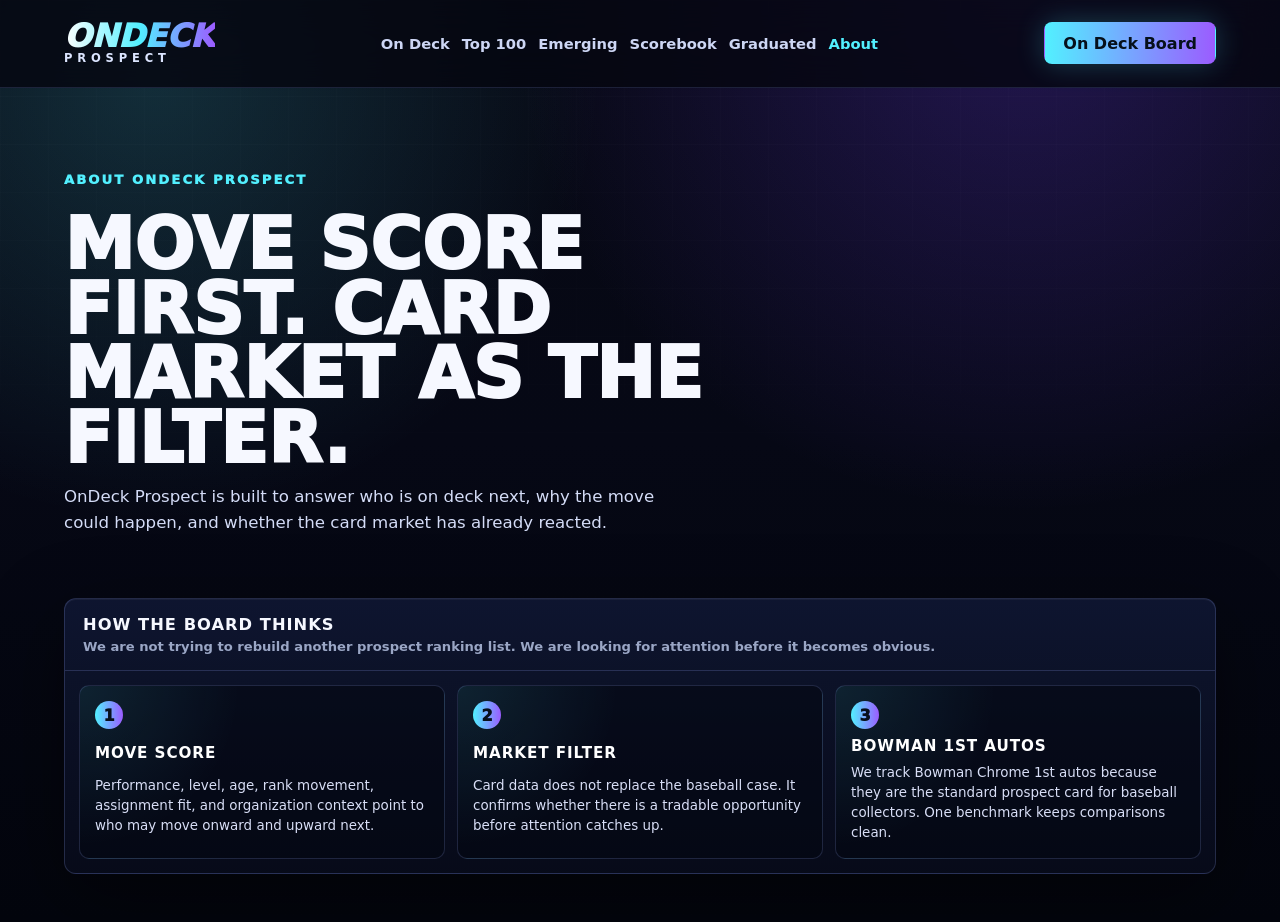
==== about.html @ e296f63b "Split homepage into focused On Deck pages" ====
<!doctype html>
<html lang="en">
  <head>
    <meta charset="UTF-8" />
    <meta name="viewport" content="width=device-width, initial-scale=1.0" />
    <title>OnDeck Prospect | About</title>
    <link rel="icon" type="image/svg+xml" href="./assets/favicon.svg?v=20260626-31" />
    <link rel="stylesheet" href="./styles.css?v=20260707-1" />
  </head>
  <body>
    <header class="app-header">
      <a class="brand-mark" href="./index.html" aria-label="OnDeck Prospect home">
        <strong>OnDeck</strong>
        <span>Prospect</span>
      </a>
      <nav class="main-nav" aria-label="Primary navigation">
        <a href="./index.html">On Deck</a>
        <a href="./top100.html">Top 100</a>
        <a href="./emerging.html">Emerging</a>
        <a href="./scorebook.html">Scorebook</a>
        <a href="./graduated.html">Graduated</a>
        <a href="./about.html" class="active" aria-current="page">About</a>
      </nav>
      <div class="header-actions">
        <a class="button primary" href="./index.html#on-deck">On Deck Board</a>
      </div>
    </header>

    <main class="app-shell page-shell">
      <section class="page-hero" aria-label="About OnDeck Prospect">
        <p class="eyebrow">About OnDeck Prospect</p>
        <h1>Move score first. Card market as the filter.</h1>
        <p>OnDeck Prospect is built to answer who is on deck next, why the move could happen, and whether the card market has already reacted.</p>
      </section>

      <section class="info-panel" aria-label="Methodology">
        <div class="panel-heading">
          <div>
            <h2>How the board thinks</h2>
            <p>We are not trying to rebuild another prospect ranking list. We are looking for attention before it becomes obvious.</p>
          </div>
        </div>
        <div class="method-grid">
          <article>
            <span>1</span>
            <h3>Move Score</h3>
            <p>Performance, level, age, rank movement, assignment fit, and organization context point to who may move onward and upward next.</p>
          </article>
          <article>
            <span>2</span>
            <h3>Market Filter</h3>
            <p>Card data does not replace the baseball case. It confirms whether there is a tradable opportunity before attention catches up.</p>
          </article>
          <article>
            <span>3</span>
            <h3>Bowman 1st Autos</h3>
            <p>We track Bowman Chrome 1st autos because they are the standard prospect card for baseball collectors. One benchmark keeps comparisons clean.</p>
          </article>
        </div>
      </section>
    </main>
  </body>
</html>
---- styles.css ----
:root {
  color-scheme: dark;
  --page: #050711;
  --panel: rgba(10, 15, 33, 0.82);
  --panel-strong: rgba(13, 19, 43, 0.94);
  --ink: #f6f8ff;
  --muted: #9aa6c5;
  --line: rgba(151, 170, 255, 0.2);
  --cyan: #52f0ff;
  --blue: #4f8dff;
  --violet: #9b5cff;
  --pink: #ff5fcf;
  --green: #38f5a6;
  --yellow: #ffd166;
  --red: #ff6678;
  --shadow: 0 24px 80px rgba(0, 0, 0, 0.45);
  font-family:
    Inter, ui-sans-serif, system-ui, -apple-system, BlinkMacSystemFont, "Segoe UI",
    sans-serif;
}

* {
  box-sizing: border-box;
}

html {
  scroll-behavior: smooth;
}

body {
  margin: 0;
  min-width: 320px;
  color: var(--ink);
  background:
    radial-gradient(circle at 80% 0%, rgba(117, 62, 255, 0.26), transparent 32rem),
    radial-gradient(circle at 12% 8%, rgba(82, 240, 255, 0.16), transparent 28rem),
    linear-gradient(180deg, #070914 0%, #060815 48%, #03050d 100%);
}

body::before {
  content: "";
  position: fixed;
  inset: 0;
  pointer-events: none;
  background:
    linear-gradient(rgba(255, 255, 255, 0.025) 1px, transparent 1px),
    linear-gradient(90deg, rgba(255, 255, 255, 0.02) 1px, transparent 1px);
  background-size: 48px 48px;
  mask-image: linear-gradient(180deg, rgba(0, 0, 0, 0.8), transparent 70%);
}

button,
input,
select {
  font: inherit;
}

a {
  color: inherit;
  text-decoration: none;
}

.app-header {
  position: sticky;
  top: 0;
  z-index: 10;
  display: grid;
  grid-template-columns: auto minmax(0, 1fr) auto;
  align-items: center;
  gap: 24px;
  padding: 22px clamp(18px, 5vw, 72px);
  border-bottom: 1px solid rgba(151, 170, 255, 0.16);
  background: rgba(5, 7, 17, 0.82);
  backdrop-filter: blur(18px);
}

.brand-mark {
  display: grid;
  gap: 0;
  text-transform: uppercase;
}

.brand-mark strong {
  font-size: clamp(1.4rem, 2.5vw, 2.1rem);
  font-style: italic;
  font-weight: 950;
  line-height: 0.9;
  background: linear-gradient(90deg, #fff, var(--cyan), var(--violet));
  -webkit-background-clip: text;
  background-clip: text;
  color: transparent;
}

.brand-mark span {
  color: #dce5ff;
  font-size: 0.72rem;
  font-weight: 900;
  letter-spacing: 0.42em;
}

.main-nav,
.header-actions,
.filter-grid,
.legend,
.hero-actions {
  display: flex;
  align-items: center;
  gap: 12px;
  flex-wrap: wrap;
}

.main-nav {
  justify-content: center;
}

.main-nav a {
  color: #cdd6f4;
  font-size: 0.92rem;
  font-weight: 700;
}

.main-nav a:hover,
.main-nav a.active {
  color: var(--cyan);
}

.button {
  display: inline-flex;
  min-height: 42px;
  align-items: center;
  justify-content: center;
  border: 1px solid rgba(151, 170, 255, 0.36);
  border-radius: 8px;
  padding: 0 18px;
  color: var(--ink);
  background: rgba(9, 14, 33, 0.76);
  box-shadow: inset 0 0 0 1px rgba(255, 255, 255, 0.04);
  cursor: pointer;
}

.icon-button {
  display: inline-flex;
  align-items: center;
  justify-content: center;
  width: 38px;
  height: 38px;
  border: 1px solid rgba(151, 170, 255, 0.34);
  border-radius: 999px;
  color: var(--ink);
  background: rgba(9, 14, 33, 0.76);
  cursor: pointer;
  font-size: 1.2rem;
  font-weight: 950;
}

.button.primary {
  color: #06101b;
  border-color: transparent;
  background: linear-gradient(90deg, var(--cyan), var(--violet));
  font-weight: 900;
  box-shadow: 0 0 28px rgba(82, 240, 255, 0.23);
}

.button.ghost {
  color: var(--ink);
  background: rgba(5, 7, 17, 0.5);
}

.app-shell {
  padding: 0 clamp(18px, 5vw, 72px) 48px;
}

.home-shell {
  display: grid;
  gap: 18px;
}

.page-shell {
  padding-top: 0;
}

.hero-panel {
  position: relative;
  display: block;
  min-height: clamp(560px, 76vh, 760px);
  overflow: hidden;
  border: 1px solid rgba(151, 170, 255, 0.2);
  border-radius: 18px;
  background:
    linear-gradient(90deg, rgba(5, 7, 17, 0.95) 0%, rgba(5, 7, 17, 0.72) 36%, rgba(5, 7, 17, 0.28) 70%),
    url("./assets/ondeck-hero.png") center right / cover no-repeat;
  box-shadow: var(--shadow), 0 0 0 1px rgba(82, 240, 255, 0.08);
}

.hero-panel::after {
  content: "";
  position: absolute;
  inset: 0;
  pointer-events: none;
  background:
    radial-gradient(circle at 72% 34%, rgba(82, 240, 255, 0.22), transparent 18rem),
    linear-gradient(180deg, transparent 66%, rgba(5, 7, 17, 0.94));
}

.hero-copy {
  position: relative;
  z-index: 1;
  display: grid;
  align-content: center;
  max-width: 680px;
  min-height: inherit;
  padding: clamp(28px, 5vw, 70px);
}

.eyebrow {
  margin: 0 0 14px;
  color: var(--cyan);
  font-size: 0.82rem;
  font-weight: 950;
  letter-spacing: 0.16em;
  text-transform: uppercase;
}

h1,
h2,
h3,
p {
  margin-top: 0;
}

h1 {
  display: grid;
  gap: 0;
  max-width: 670px;
  margin-bottom: 18px;
  font-size: clamp(2.75rem, 5.5vw, 5.65rem);
  font-weight: 950;
  letter-spacing: 0;
  line-height: 0.92;
  text-transform: uppercase;
}

h1 span:nth-child(2) {
  background: linear-gradient(90deg, var(--cyan), var(--violet));
  -webkit-background-clip: text;
  background-clip: text;
  color: transparent;
}

.hero-copy p:not(.eyebrow) {
  max-width: 560px;
  color: #d4dcf7;
  font-size: 1.04rem;
  line-height: 1.55;
}

.page-hero {
  display: grid;
  gap: 12px;
  padding: clamp(42px, 7vw, 84px) 0 28px;
}

.page-hero h1 {
  margin: 0;
}

.page-hero p:not(.eyebrow) {
  max-width: 620px;
  color: #d4dcf7;
  font-size: 1.04rem;
  line-height: 1.55;
}

.emerging-shell {
  padding-top: 0;
}

.emerging-note,
.emerging-summary-grid article,
.emerging-detail,
.emerging-board,
.emerging-section {
  border: 1px solid var(--line);
  border-radius: 12px;
  background: linear-gradient(180deg, rgba(17, 24, 54, 0.88), rgba(8, 12, 27, 0.88));
  box-shadow: var(--shadow), inset 0 1px 0 rgba(255, 255, 255, 0.05);
}

.emerging-note {
  display: flex;
  flex-wrap: wrap;
  gap: 10px 16px;
  align-items: center;
  justify-content: space-between;
  margin-bottom: 18px;
  padding: 14px 18px;
  color: #e9efff;
}

.emerging-note span {
  color: var(--muted);
}

.emerging-summary-grid {
  display: grid;
  grid-template-columns: repeat(5, minmax(0, 1fr));
  gap: 12px;
  margin-bottom: 18px;
}

.emerging-summary-grid article {
  padding: 16px;
}

.emerging-summary-grid span,
.emerging-profile-grid span {
  color: var(--muted);
  font-size: 0.72rem;
  font-weight: 800;
  text-transform: uppercase;
}

.emerging-summary-grid strong {
  display: block;
  margin-top: 6px;
  font-size: 1.75rem;
}

.emerging-workbench {
  display: grid;
  grid-template-columns: minmax(280px, 360px) minmax(0, 1fr);
  gap: 18px;
  align-items: start;
}

.emerging-detail,
.emerging-board {
  overflow: hidden;
}

.emerging-detail {
  position: sticky;
  top: 96px;
  padding: 18px;
}

.emerging-detail section {
  margin-top: 18px;
}

.emerging-detail h3 {
  margin: 0 0 8px;
  font-size: 0.82rem;
  letter-spacing: 0.08em;
  text-transform: uppercase;
}

.emerging-profile-grid {
  display: grid;
  grid-template-columns: repeat(2, minmax(0, 1fr));
  gap: 10px;
  margin-top: 14px;
}

.emerging-profile-grid div {
  border: 1px solid rgba(151, 170, 255, 0.14);
  border-radius: 10px;
  padding: 12px;
  background: rgba(3, 7, 18, 0.34);
}

.emerging-profile-grid strong {
  display: block;
  margin-top: 5px;
}

.emerging-controls {
  grid-template-columns: 1.4fr repeat(4, minmax(120px, 1fr));
}

.emerging-count-heading {
  padding: 18px;
}

.emerging-groups {
  display: grid;
  gap: 12px;
  padding: 0 18px 18px;
}

.emerging-section {
  overflow: hidden;
}

.emerging-section summary {
  display: flex;
  cursor: pointer;
  align-items: center;
  justify-content: space-between;
  padding: 14px 16px;
  color: #eef3ff;
  font-weight: 900;
  list-style: none;
}

.emerging-section summary::-webkit-details-marker {
  display: none;
}

.emerging-section summary strong {
  color: var(--cyan);
}

.emerging-table {
  min-width: 1320px;
}

.emerging-table td:first-child {
  display: grid;
  gap: 2px;
}

.emerging-table td:first-child span {
  color: var(--muted);
  font-size: 0.75rem;
}

.emerging-table tr.selected {
  background: rgba(82, 240, 255, 0.08);
}

.query-cell {
  color: #d8def6;
  font-size: 0.78rem;
  line-height: 1.4;
}

h2 {
  margin-bottom: 0;
  font-size: 1.02rem;
  letter-spacing: 0.06em;
  text-transform: uppercase;
}

.table-panel,
.card-panel,
.team-board,
.market-board,
.war-room,
.edge-board article,
.summary-grid article {
  border: 1px solid var(--line);
  border-radius: 12px;
  background: linear-gradient(180deg, rgba(17, 24, 54, 0.88), rgba(8, 12, 27, 0.88));
  box-shadow: var(--shadow), inset 0 1px 0 rgba(255, 255, 255, 0.05);
  backdrop-filter: blur(18px);
}

.list-controls {
  display: grid;
  gap: 18px;
  padding: 16px 18px;
  border-bottom: 1px solid var(--line);
  background: rgba(4, 7, 18, 0.28);
}

label {
  display: grid;
  gap: 7px;
  color: var(--muted);
  font-size: 0.78rem;
  font-weight: 800;
  text-transform: uppercase;
}

input,
select {
  min-height: 40px;
  border: 1px solid rgba(151, 170, 255, 0.28);
  border-radius: 8px;
  padding: 8px 11px;
  color: var(--ink);
  background: rgba(5, 7, 17, 0.68);
}

input[type="range"] {
  padding-inline: 0;
}

.summary-grid {
  display: grid;
  grid-template-columns: repeat(5, minmax(0, 1fr));
  gap: 14px;
  margin: 18px 0;
}

.dashboard-summary {
  margin: 0;
}

.summary-grid article,
.edge-board article {
  padding: 17px;
}

.summary-grid span,
.edge-board span {
  display: block;
  color: var(--muted);
  font-size: 0.76rem;
  font-weight: 900;
  text-transform: uppercase;
}

.summary-grid strong {
  display: block;
  margin-top: 7px;
  font-size: 1.8rem;
}

.edge-board {
  display: grid;
  grid-template-columns: repeat(4, minmax(0, 1fr));
  gap: 14px;
  margin-bottom: 18px;
}

.edge-card-action {
  position: relative;
  text-align: left;
  cursor: pointer;
  transition:
    border-color 160ms ease,
    background 160ms ease,
    transform 160ms ease;
}

.edge-card-action::after {
  content: "View";
  position: absolute;
  right: 16px;
  bottom: 14px;
  color: var(--cyan);
  font-size: 0.72rem;
  font-weight: 950;
  opacity: 0;
  text-transform: uppercase;
  transition: opacity 160ms ease;
}

.edge-card-action:hover,
.edge-card-action:focus-visible,
.market-card:hover,
.market-card:focus-visible {
  border-color: rgba(82, 240, 255, 0.55);
  background: rgba(10, 19, 43, 0.86);
  outline: none;
  transform: translateY(-1px);
}

.edge-card-action:hover::after,
.edge-card-action:focus-visible::after {
  opacity: 1;
}

.edge-card-action[aria-disabled="true"] {
  cursor: default;
}

.edge-card-action[aria-disabled="true"]::after {
  display: none;
}

.edge-board strong {
  display: block;
  margin-top: 8px;
  color: #ffffff;
  font-size: 1.1rem;
}

.market-board,
.team-board,
.war-room {
  margin-bottom: 18px;
  overflow: hidden;
}

.secondary-tool {
  display: none;
}

.secondary-tool.active-tool {
  display: block;
}

.panel-heading {
  display: flex;
  align-items: center;
  justify-content: space-between;
  gap: 16px;
  padding: 16px 18px;
  border-bottom: 1px solid var(--line);
}

.panel-heading.compact {
  padding: 0 0 12px;
  border-bottom: 0;
}

.panel-heading p {
  margin: 5px 0 0;
  color: var(--muted);
  font-size: 0.82rem;
  font-weight: 700;
}

.panel-heading span {
  color: var(--violet);
  font-size: 0.82rem;
  font-weight: 900;
}

.team-grid {
  display: grid;
  grid-template-columns: repeat(auto-fit, minmax(250px, 1fr));
  gap: 12px;
  padding: 14px;
}

.market-grid {
  position: relative;
  overflow-x: auto;
  scroll-snap-type: x mandatory;
  padding: 14px 0;
  scrollbar-width: thin;
}

.market-grid::before,
.market-grid::after {
  content: "";
  position: absolute;
  top: 0;
  bottom: 0;
  z-index: 2;
  width: min(12vw, 120px);
  pointer-events: none;
}

.market-grid::before {
  left: 0;
  background: linear-gradient(90deg, rgba(7, 11, 26, 0.98), transparent);
}

.market-grid::after {
  right: 0;
  background: linear-gradient(270deg, rgba(7, 11, 26, 0.98), transparent);
}

.market-track {
  display: flex;
  width: max-content;
  gap: 12px;
  padding-inline: 14px;
  cursor: grab;
}

.market-track.is-dragging {
  cursor: grabbing;
  user-select: none;
}

.bubble-board {
  position: relative;
  z-index: 3;
  display: grid;
  gap: 12px;
  margin: 10px 14px 0;
  padding: 14px;
  border: 1px solid rgba(151, 170, 255, 0.16);
  border-radius: 10px;
  background:
    linear-gradient(90deg, rgba(82, 240, 255, 0.08), rgba(117, 62, 255, 0.06)),
    rgba(4, 7, 18, 0.72);
}

.bubble-heading {
  display: flex;
  align-items: end;
  justify-content: space-between;
  gap: 14px;
}

.bubble-heading h3 {
  margin: 0;
  color: white;
  font-size: 0.92rem;
  letter-spacing: 0.08em;
  text-transform: uppercase;
}

.bubble-heading p {
  margin: 0;
  color: var(--muted);
  font-size: 0.8rem;
  font-weight: 800;
}

.bubble-grid {
  display: grid;
  grid-template-columns: repeat(5, minmax(0, 1fr));
  gap: 10px;
}

.bubble-card {
  display: grid;
  gap: 5px;
  min-height: 126px;
  padding: 11px;
  border: 1px solid rgba(151, 170, 255, 0.18);
  border-radius: 8px;
  color: var(--ink);
  background: rgba(5, 8, 20, 0.68);
  text-align: left;
  cursor: pointer;
}

.bubble-card:hover,
.bubble-card:focus-visible {
  border-color: rgba(82, 240, 255, 0.55);
  outline: none;
}

.bubble-card span {
  width: fit-content;
  padding: 3px 8px;
  border-radius: 999px;
  color: #06101b;
  background: var(--yellow);
  font-size: 0.72rem;
  font-weight: 950;
}

.bubble-card strong {
  color: white;
  font-size: 0.9rem;
}

.bubble-card em,
.bubble-card small {
  color: var(--muted);
  font-style: normal;
  font-size: 0.74rem;
  line-height: 1.32;
}

.bubble-card small {
  color: #d8def6;
}

.market-card,
.team-card,
.news-panel article,
.card-market-panel {
  border: 1px solid rgba(151, 170, 255, 0.2);
  border-radius: 10px;
  background: rgba(4, 7, 18, 0.64);
}

.market-card {
  display: grid;
  gap: 13px;
  flex: 0 0 clamp(260px, 24vw, 340px);
  scroll-snap-align: start;
  padding: 15px;
  color: var(--ink);
  cursor: pointer;
  text-align: left;
  transition:
    border-color 160ms ease,
    background 160ms ease,
    transform 160ms ease;
}

.market-label,
.market-badge {
  color: var(--green);
  font-size: 0.78rem;
  font-weight: 950;
}

.market-card h3 {
  margin: 4px 0 2px;
  font-size: 1.08rem;
}

.market-card p {
  margin: 0;
  color: var(--muted);
  font-size: 0.82rem;
  line-height: 1.35;
}

.market-thesis {
  color: #d8def6;
}

.deck-controls {
  display: inline-flex;
  align-items: center;
  gap: 10px;
}

.market-price strong {
  display: block;
  font-size: 2rem;
  line-height: 1;
  background: linear-gradient(90deg, var(--cyan), var(--violet));
  -webkit-background-clip: text;
  background-clip: text;
  color: transparent;
}

.market-price span,
.market-card dt,
.card-market-grid span {
  color: var(--muted);
  font-size: 0.72rem;
  font-weight: 800;
  text-transform: uppercase;
}

.sparkline svg {
  width: 100%;
  height: 46px;
}

.sparkline polyline {
  fill: none;
  stroke: url("#unused");
  stroke: var(--cyan);
  stroke-width: 3;
  filter: drop-shadow(0 0 8px rgba(82, 240, 255, 0.65));
}

.market-card dl,
.card-market-grid {
  display: grid;
  grid-template-columns: repeat(3, minmax(0, 1fr));
  gap: 10px;
  margin: 0;
}

.card-market-grid {
  grid-template-columns: repeat(3, minmax(0, 1fr));
}

.market-card div,
.market-card dd,
.market-card dt {
  min-width: 0;
}

.market-card dd {
  margin: 4px 0 0;
  color: #fff;
  font-weight: 900;
}

.team-card {
  display: grid;
  grid-template-columns: 48px minmax(0, 1fr);
  align-items: center;
  gap: 12px;
  min-height: 88px;
  padding: 11px;
  color: var(--ink);
  text-align: left;
  cursor: pointer;
}

.team-card:hover,
tbody tr:hover,
tbody tr.selected {
  background: rgba(82, 240, 255, 0.08);
}

body[data-view="war"] .hero-panel,
body[data-view="war"] #on-deck,
body[data-view="war"] #break-board,
body[data-view="war"] #graduated,
body[data-view="war"] #prospects,
body[data-view="war"] #top-100,
body[data-view="war"] #about {
  display: none;
}

body[data-view="war"] #dugout {
  display: block;
  min-height: calc(100vh - 132px);
}

body[data-view="scorebook"] .hero-panel,
body[data-view="scorebook"] #on-deck,
body[data-view="scorebook"] #break-board,
body[data-view="scorebook"] #dugout,
body[data-view="scorebook"] #graduated,
body[data-view="scorebook"] #prospects,
body[data-view="scorebook"] #top-100,
body[data-view="scorebook"] #about {
  display: none;
}

body[data-view="scorebook"] #scorebook {
  display: block;
  min-height: calc(100vh - 132px);
}

body[data-view="graduated"] .hero-panel,
body[data-view="graduated"] #on-deck,
body[data-view="graduated"] #break-board,
body[data-view="graduated"] #dugout,
body[data-view="graduated"] #prospects,
body[data-view="graduated"] #top-100,
body[data-view="graduated"] #about,
body[data-view="graduated"] #scorebook {
  display: none;
}

body[data-view="graduated"] #graduated {
  display: block;
  min-height: calc(100vh - 132px);
}

.tool-page-nav {
  display: flex;
  justify-content: flex-start;
  padding: 14px 18px 0;
}

.war-room-page {
  display: grid;
  gap: 16px;
}

.depth-chart-board {
  overflow: hidden;
  border: 1px solid rgba(238, 167, 54, 0.28);
  border-radius: 14px;
  background:
    radial-gradient(circle at 18% 0%, rgba(238, 167, 54, 0.18), transparent 16rem),
    linear-gradient(rgba(151, 170, 255, 0.045) 1px, transparent 1px),
    linear-gradient(90deg, rgba(151, 170, 255, 0.035) 1px, transparent 1px),
    rgba(5, 9, 20, 0.82);
  background-size: auto, 28px 28px, 28px 28px, auto;
}

.depth-board-head,
.bullpen-heading {
  display: flex;
  align-items: center;
  justify-content: space-between;
  gap: 16px;
  padding: 16px 18px;
  border-bottom: 1px solid rgba(151, 170, 255, 0.16);
}

.depth-board-head h3,
.bullpen-heading h3 {
  margin: 0;
  color: white;
  font-size: 1.02rem;
  letter-spacing: 0.06em;
  text-transform: uppercase;
}

.lane-legend {
  display: flex;
  flex-wrap: wrap;
  gap: 14px;
  color: var(--muted);
  font-size: 0.72rem;
  font-weight: 900;
  text-transform: uppercase;
}

.lane-legend span {
  display: inline-flex;
  align-items: center;
  gap: 7px;
}

.lane-legend i {
  width: 22px;
  height: 3px;
  border-radius: 999px;
}

.lane-legend .clean {
  background: var(--green);
}

.lane-legend .moderate {
  background: var(--yellow);
}

.lane-legend .blocked {
  background: var(--red);
}

.depth-lanes {
  display: grid;
  grid-template-columns: repeat(6, minmax(150px, 1fr));
  gap: 1px;
  padding: 14px;
  overflow-x: auto;
}

.depth-lanes .field-position {
  position: relative;
  left: auto;
  right: auto;
  top: auto;
  bottom: auto;
  z-index: 1;
  display: grid;
  align-content: start;
  gap: 12px;
  width: auto;
  min-height: 360px;
  padding: 14px;
  border-right: 1px solid rgba(151, 170, 255, 0.14);
  border-radius: 0;
  background:
    linear-gradient(180deg, rgba(13, 23, 50, 0.9), rgba(5, 8, 19, 0.76)),
    rgba(4, 7, 18, 0.72);
  box-shadow: none;
  transform: none;
}

.depth-lanes .field-position:last-child {
  border-right: 0;
}

.depth-lanes .field-position::before {
  content: "";
  position: absolute;
  left: 14px;
  right: 14px;
  bottom: 48px;
  height: 3px;
  border-radius: 999px;
  background: var(--red);
  box-shadow: 0 0 12px rgba(255, 71, 117, 0.38);
}

.depth-lanes .field-position.clean-path::before {
  background: var(--green);
  box-shadow: 0 0 12px rgba(119, 242, 120, 0.38);
}

.depth-lanes .field-position.moderate-path::before {
  background: var(--yellow);
  box-shadow: 0 0 12px rgba(255, 202, 88, 0.38);
}

.depth-lanes .field-position header {
  align-items: center;
  min-height: 38px;
  padding-bottom: 10px;
  border-bottom: 1px solid rgba(151, 170, 255, 0.13);
}

.depth-lanes .field-position header strong:first-child {
  color: white;
  font-size: 1.12rem;
  letter-spacing: 0.04em;
}

.depth-lanes .field-position header strong:last-child {
  color: var(--orange);
}

.depth-lanes .field-position p {
  margin: 0;
  color: var(--muted);
  font-size: 0.76rem;
  line-height: 1.42;
}

.depth-lanes .field-tile-stack {
  align-content: start;
  gap: 9px;
}

.depth-lanes .current-player-chip,
.depth-lanes .war-prospect,
.pitching-lane .current-player-chip,
.pitching-lane .war-prospect {
  border-radius: 10px;
  background:
    linear-gradient(90deg, rgba(82, 240, 255, 0.08), rgba(238, 167, 54, 0.06)),
    rgba(4, 7, 18, 0.78);
}

.depth-lanes .war-prospect {
  grid-template-columns: 26px minmax(0, 1fr);
}

.depth-lanes .war-prospect b,
.depth-lanes .war-prospect small {
  justify-self: start;
}

.bullpen-page {
  overflow: hidden;
  padding: 0;
  border-color: rgba(238, 167, 54, 0.28);
  background:
    linear-gradient(180deg, rgba(4, 7, 18, 0.52), rgba(4, 7, 18, 0.96) 42%, rgba(4, 7, 18, 0.92)),
    linear-gradient(90deg, rgba(4, 7, 18, 0.9), rgba(4, 7, 18, 0.2) 48%, rgba(4, 7, 18, 0.92)),
    url("./assets/bullpen-header.png") center 35% / cover no-repeat;
}

.bullpen-heading .eyebrow {
  margin: 0 0 5px;
}

.bullpen-heading span {
  color: var(--muted);
  font-size: 0.78rem;
  font-weight: 900;
  text-transform: uppercase;
}

.bullpen-page .pitching-lanes {
  grid-template-columns: repeat(2, minmax(280px, 1fr));
  padding: 14px;
}

.bullpen-page .pitching-lane {
  min-height: 310px;
  border-color: rgba(238, 167, 54, 0.24);
  background:
    radial-gradient(ellipse at 25% 84%, rgba(238, 167, 54, 0.28), transparent 34%),
    radial-gradient(ellipse at 75% 84%, rgba(238, 167, 54, 0.24), transparent 34%),
    linear-gradient(180deg, rgba(12, 18, 34, 0.88), rgba(5, 8, 19, 0.86));
}

.bullpen-page .pitching-lane::after {
  content: "";
  position: absolute;
  left: 10%;
  right: 10%;
  bottom: 30px;
  height: 1px;
  background: linear-gradient(90deg, transparent, rgba(238, 167, 54, 0.68), transparent);
}

.bullpen-page .bullpen-visual {
  min-height: 235px;
}

.bullpen-page .mound-stack {
  min-height: 215px;
  border-radius: 120px 120px 16px 16px;
  background:
    radial-gradient(ellipse at 50% 92%, rgba(238, 167, 54, 0.34), transparent 50%),
    linear-gradient(180deg, rgba(8, 15, 30, 0.38), rgba(5, 8, 19, 0.62));
}

@media (max-width: 980px) {
  .depth-lanes,
  .bullpen-page .pitching-lanes {
    grid-template-columns: repeat(2, minmax(230px, 1fr));
  }
}

@media (max-width: 680px) {
  .tool-page-nav {
    padding: 12px 12px 0;
  }

  .depth-board-head,
  .bullpen-heading {
    display: grid;
  }

  .depth-lanes,
  .bullpen-page .pitching-lanes {
    grid-template-columns: 1fr;
  }

  .depth-lanes .field-position {
    min-height: auto;
  }
}

.team-logo-wrap {
  display: inline-flex;
  align-items: center;
  justify-content: center;
  width: 48px;
  height: 48px;
}

.team-logo-wrap img {
  max-width: 48px;
  max-height: 48px;
  filter: drop-shadow(0 0 10px rgba(82, 240, 255, 0.16));
}

.team-logo-wrap strong {
  color: var(--cyan);
  font-size: 0.86rem;
}

.team-card-body {
  display: grid;
  gap: 5px;
  min-width: 0;
}

.team-card-top {
  display: flex;
  align-items: center;
  justify-content: space-between;
  gap: 10px;
}

.team-card-top strong {
  overflow: hidden;
  font-size: 0.92rem;
  text-overflow: ellipsis;
  white-space: nowrap;
}

.team-card-top b {
  display: inline-flex;
  align-items: center;
  justify-content: center;
  min-width: 32px;
  min-height: 30px;
  border-radius: 999px;
  color: #06101b;
  background: linear-gradient(90deg, var(--cyan), var(--violet));
  font-size: 1rem;
}

.team-card-body > span:last-child {
  display: -webkit-box;
  overflow: hidden;
  color: var(--muted);
  font-size: 0.78rem;
  font-weight: 700;
  line-height: 1.35;
  -webkit-box-orient: vertical;
  -webkit-line-clamp: 2;
}

.war-room {
  position: relative;
}

.war-room-hero {
  position: relative;
  isolation: isolate;
  min-height: 270px;
  display: flex;
  align-items: center;
  justify-content: space-between;
  gap: 18px;
  overflow: hidden;
  padding: 28px;
  border-bottom: 1px solid var(--line);
  background:
    linear-gradient(90deg, rgba(4, 7, 18, 0.96) 0%, rgba(4, 7, 18, 0.76) 45%, rgba(4, 7, 18, 0.22) 100%),
    linear-gradient(180deg, rgba(4, 7, 18, 0.16), rgba(4, 7, 18, 0.94)),
    url("./assets/dugout-header.png") center right / cover no-repeat;
}

.war-room-hero::after {
  content: "";
  position: absolute;
  inset: auto 0 0;
  z-index: -1;
  height: 46%;
  background: linear-gradient(180deg, transparent, rgba(4, 7, 18, 0.96));
}

.war-room-team {
  position: relative;
  z-index: 1;
  display: flex;
  align-items: center;
  min-width: 0;
  gap: 14px;
  max-width: 820px;
}

.war-room-team .eyebrow {
  margin-bottom: 7px;
}

.war-room-team h2 {
  font-size: clamp(1.45rem, 3vw, 2.25rem);
}

.war-room-team p:last-child {
  max-width: 760px;
  margin: 8px 0 0;
  color: var(--muted);
  font-weight: 700;
}

.war-room-logo {
  width: 64px;
  height: 64px;
  flex: 0 0 64px;
}

.war-room-board {
  display: grid;
  gap: 16px;
  padding: 14px;
  background:
    linear-gradient(rgba(151, 170, 255, 0.045) 1px, transparent 1px),
    linear-gradient(90deg, rgba(151, 170, 255, 0.035) 1px, transparent 1px);
  background-size: 28px 28px;
}

.field-war-room {
  display: grid;
  grid-template-columns: 1fr;
  gap: 16px;
  align-items: stretch;
}

.field-diamond {
  position: relative;
  min-height: 690px;
  overflow: hidden;
  border: 1px solid rgba(82, 240, 255, 0.2);
  border-radius: 14px;
  background:
    radial-gradient(ellipse at 50% 8%, rgba(66, 225, 139, 0.22) 0 24%, transparent 24.5%),
    linear-gradient(180deg, rgba(23, 90, 70, 0.28) 0%, rgba(18, 80, 52, 0.18) 54%, rgba(103, 76, 42, 0.2) 100%),
    linear-gradient(180deg, rgba(8, 25, 34, 0.94), rgba(4, 8, 19, 0.94));
}

.field-grass,
.field-infield {
  position: absolute;
  pointer-events: none;
}

.field-grass {
  left: 5%;
  right: 5%;
  top: 5%;
  height: 58%;
  border: 1px solid rgba(66, 225, 139, 0.18);
  border-radius: 50% 50% 28% 28% / 72% 72% 28% 28%;
  background:
    repeating-linear-gradient(90deg, rgba(255, 255, 255, 0.025) 0 18px, transparent 18px 42px),
    linear-gradient(135deg, rgba(66, 225, 139, 0.08), rgba(82, 240, 255, 0.03));
}

.field-infield {
  left: 50%;
  top: 58%;
  width: 310px;
  height: 260px;
  border: 1px solid rgba(238, 198, 111, 0.38);
  border-radius: 46% 46% 12px 12px;
  background:
    radial-gradient(ellipse at 50% 100%, rgba(238, 198, 111, 0.2), transparent 56%),
    linear-gradient(180deg, rgba(238, 198, 111, 0.16), rgba(238, 198, 111, 0.06));
  clip-path: polygon(50% 0, 100% 56%, 50% 100%, 0 56%);
  transform: translate(-50%, -50%);
}

.base-marker {
  position: absolute;
  z-index: 1;
  width: 16px;
  height: 16px;
  border: 1px solid rgba(255, 255, 255, 0.72);
  border-radius: 3px;
  background: rgba(255, 255, 255, 0.88);
  box-shadow: 0 0 14px rgba(255, 255, 255, 0.22);
  transform: translate(-50%, -50%) rotate(45deg);
}

.base-home {
  left: 50%;
  top: 78%;
}

.base-first {
  left: 61%;
  top: 60%;
}

.base-second {
  left: 50%;
  top: 43%;
}

.base-third {
  left: 39%;
  top: 60%;
}

.field-position {
  position: absolute;
  z-index: 2;
  display: grid;
  gap: 9px;
  width: clamp(168px, 18vw, 220px);
  padding: 9px;
  border: 0;
  border-radius: 0;
  background: transparent;
  box-shadow: none;
}

.field-position.has-prospect {
  border-color: rgba(82, 240, 255, 0.34);
}

.field-position.empty-position {
  opacity: 0.68;
}

.field-position header {
  display: flex;
  align-items: center;
  justify-content: space-between;
  gap: 8px;
}

.field-position header span {
  display: inline-flex;
  align-items: center;
  justify-content: center;
  min-width: 34px;
  min-height: 30px;
  border-radius: 8px;
  color: #06101b;
  background: linear-gradient(90deg, var(--cyan), var(--violet));
  font-size: 0.82rem;
  font-weight: 950;
}

.field-position header strong {
  color: var(--cyan);
  font-size: 0.68rem;
  font-weight: 950;
  text-transform: uppercase;
}

.pos-c {
  left: 50%;
  bottom: 4%;
  transform: translateX(-50%);
}

.pos-first {
  right: 8%;
  top: 58%;
}

.pos-second {
  right: 1%;
  top: 25%;
}

.pos-third {
  left: 8%;
  top: 58%;
}

.pos-short {
  left: 1%;
  top: 25%;
}

.pos-outfield {
  left: 50%;
  top: 3%;
  transform: translateX(-50%);
}

.current-stack,
.field-tile-stack,
.prospect-bubbles {
  display: grid;
  gap: 7px;
}

.current-player-chip {
  position: relative;
  display: grid;
  grid-template-columns: minmax(0, 1fr) auto;
  gap: 6px;
  align-items: center;
  min-height: 34px;
  padding: 7px;
  border: 1px solid rgba(151, 170, 255, 0.16);
  border-radius: 8px;
  color: var(--ink);
  background: rgba(9, 14, 33, 0.82);
  text-align: left;
}

.current-player-chip.has-flag {
  cursor: pointer;
}

.current-player-chip b,
.current-player-chip em {
  display: block;
  overflow: hidden;
  text-overflow: ellipsis;
  white-space: nowrap;
}

.current-player-chip b {
  color: white;
  font-size: 0.82rem;
}

.current-player-chip em {
  color: var(--muted);
  font-size: 0.68rem;
  font-style: normal;
  font-weight: 800;
  text-transform: uppercase;
}

.current-player-chip i,
.flag-legend i {
  display: inline-block;
  width: 9px;
  height: 9px;
  border-radius: 999px;
  background: var(--red);
  box-shadow: 0 0 12px rgba(255, 71, 117, 0.62);
}

.current-player-chip small {
  grid-column: 1 / -1;
  display: none;
  gap: 6px;
  padding: 8px;
  border: 1px solid rgba(255, 71, 117, 0.2);
  border-radius: 8px;
  color: #f4d8e0;
  background: rgba(255, 71, 117, 0.08);
  font-size: 0.72rem;
  line-height: 1.38;
}

.current-player-chip[aria-expanded="true"] small {
  display: grid;
}

.current-player-chip small strong {
  display: block;
  margin-bottom: 2px;
  color: #fff;
  font-size: 0.7rem;
  text-transform: uppercase;
}

.empty-chip,
.empty-prospect {
  display: block;
  padding: 7px;
  border: 1px dashed rgba(151, 170, 255, 0.2);
  border-radius: 8px;
  color: var(--muted);
  font-size: 0.72rem;
  font-weight: 800;
}

.position-callouts,
.dugout-read {
  display: grid;
  align-content: start;
  gap: 12px;
  padding: 15px 16px;
  border: 1px solid rgba(238, 167, 54, 0.24);
  border-radius: 14px;
  background:
    linear-gradient(90deg, rgba(238, 167, 54, 0.1), transparent 42%),
    rgba(5, 8, 20, 0.74);
}

.position-callouts p,
.dugout-read p,
.flag-legend {
  margin: 0;
  color: #d8def6;
  font-size: 0.84rem;
  line-height: 1.48;
}

.dugout-read .panel-heading {
  padding: 0;
}

.dugout-read p {
  margin: 0;
}

.pitching-war-room {
  grid-column: 1 / -1;
  display: grid;
  gap: 12px;
  padding: 14px;
  border: 1px solid rgba(82, 240, 255, 0.2);
  border-radius: 14px;
  background:
    radial-gradient(circle at 0% 0%, rgba(82, 240, 255, 0.1), transparent 16rem),
    rgba(5, 8, 20, 0.62);
}

.pitching-war-room.bullpen-page {
  overflow: hidden;
  padding: 0;
  border-color: rgba(238, 167, 54, 0.28);
  background:
    linear-gradient(180deg, rgba(4, 7, 18, 0.28), rgba(4, 7, 18, 0.96) 48%, rgba(4, 7, 18, 0.92)),
    linear-gradient(90deg, rgba(4, 7, 18, 0.9), rgba(4, 7, 18, 0.18) 52%, rgba(4, 7, 18, 0.86)),
    url("./assets/bullpen-header.png") center 35% / cover no-repeat;
}

.pitching-war-room.bullpen-page .bullpen-heading {
  min-height: 220px;
  align-items: end;
}

.pitching-lanes {
  display: grid;
  grid-template-columns: repeat(2, minmax(0, 1fr));
  gap: 12px;
}

.pitching-lane {
  position: relative;
  display: grid;
  gap: 10px;
  overflow: hidden;
  padding: 12px;
  border: 1px solid rgba(151, 170, 255, 0.22);
  border-radius: 12px;
  background:
    radial-gradient(ellipse at 24% 72%, rgba(238, 198, 111, 0.22), transparent 32%),
    radial-gradient(ellipse at 76% 72%, rgba(238, 198, 111, 0.18), transparent 32%),
    linear-gradient(90deg, rgba(82, 240, 255, 0.07), rgba(117, 62, 255, 0.07)),
    rgba(6, 12, 28, 0.78);
}

.pitching-lane::before {
  content: "";
  position: absolute;
  right: -34px;
  bottom: -42px;
  width: 150px;
  height: 150px;
  border: 1px solid rgba(238, 198, 111, 0.3);
  border-radius: 999px;
  background: radial-gradient(circle, rgba(238, 198, 111, 0.12), transparent 64%);
}

.bullpen-visual {
  position: relative;
  display: grid;
  grid-template-columns: repeat(2, minmax(0, 1fr));
  gap: 14px;
  min-height: 190px;
  align-items: end;
}

.mound-stack {
  position: relative;
  z-index: 1;
  display: grid;
  align-content: end;
  gap: 7px;
  min-height: 170px;
  padding: 16px 10px 12px;
  border: 1px solid rgba(238, 198, 111, 0.22);
  border-radius: 999px 999px 14px 14px;
  background:
    radial-gradient(ellipse at 50% 100%, rgba(238, 198, 111, 0.22), transparent 58%),
    rgba(5, 8, 20, 0.34);
}

.mound-stack::before {
  content: "MLB";
  position: absolute;
  top: 10px;
  left: 50%;
  color: rgba(255, 255, 255, 0.6);
  font-size: 0.68rem;
  font-weight: 950;
  letter-spacing: 0.08em;
  transform: translateX(-50%);
}

.prospect-mound::before {
  content: "Prospects";
}

.pitching-lane header {
  display: flex;
  justify-content: space-between;
  gap: 10px;
}

.pitching-lane header span {
  color: white;
  font-weight: 950;
}

.pitching-lane header strong {
  color: var(--cyan);
  font-size: 0.72rem;
  font-weight: 950;
  text-transform: uppercase;
}

.flag-legend {
  display: grid;
  gap: 8px;
  color: var(--muted);
  font-weight: 800;
}

.flag-legend span:first-child {
  display: flex;
  gap: 8px;
  align-items: center;
}

.depth-column {
  display: grid;
  align-content: start;
  gap: 12px;
  min-width: 0;
  overflow: hidden;
  border: 1px solid rgba(151, 170, 255, 0.24);
  border-radius: 10px;
  background:
    radial-gradient(circle at 18% 0%, rgba(82, 240, 255, 0.12), transparent 14rem),
    linear-gradient(180deg, rgba(11, 18, 42, 0.92), rgba(4, 7, 18, 0.76)),
    rgba(4, 7, 18, 0.72);
}

.depth-column-head {
  display: flex;
  align-items: start;
  justify-content: space-between;
  gap: 12px;
  padding: 14px 14px 0;
}

.depth-column-head span {
  color: var(--cyan);
  font-size: 0.72rem;
  font-weight: 950;
  text-transform: uppercase;
}

.depth-column-head h3 {
  margin: 6px 0 0;
  font-size: 1.2rem;
}

.depth-column-head strong {
  flex: 0 0 auto;
  padding: 5px 9px;
  border: 1px solid rgba(82, 240, 255, 0.28);
  border-radius: 999px;
  color: var(--cyan);
  background: rgba(82, 240, 255, 0.08);
  font-size: 0.7rem;
  text-transform: uppercase;
}

.depth-path {
  height: 5px;
  margin: 0 14px;
  overflow: hidden;
  border-radius: 999px;
  background: rgba(151, 170, 255, 0.18);
}

.depth-path span {
  display: block;
  height: 100%;
  border-radius: inherit;
  background: linear-gradient(90deg, var(--green), var(--cyan), var(--violet));
  box-shadow: 0 0 14px rgba(82, 240, 255, 0.48);
}

.depth-tier {
  display: grid;
  gap: 9px;
  padding: 0 14px;
}

.depth-tier:last-child {
  padding-bottom: 14px;
}

.depth-tier-label {
  display: flex;
  align-items: center;
  justify-content: space-between;
  gap: 12px;
}

.depth-tier-label span {
  display: block;
  color: var(--muted);
  font-size: 0.68rem;
  font-weight: 950;
  text-transform: uppercase;
}

.depth-tier-label b {
  overflow: hidden;
  color: #d9e2ff;
  font-size: 0.72rem;
  font-weight: 800;
  text-align: right;
  text-overflow: ellipsis;
  white-space: nowrap;
}

.depth-list {
  display: grid;
  gap: 7px;
  margin: 0;
  padding: 0;
  list-style: none;
}

.depth-list li {
  display: grid;
  grid-template-columns: 30px minmax(0, 1fr);
  gap: 2px 10px;
  min-height: 48px;
  padding: 9px;
  border: 1px solid rgba(151, 170, 255, 0.16);
  border-radius: 8px;
  background: rgba(5, 8, 20, 0.52);
}

.depth-rank {
  grid-row: 1 / span 2;
  display: inline-flex;
  align-items: center;
  justify-content: center;
  width: 28px;
  height: 28px;
  border-radius: 999px;
  color: #07101d;
  background: rgba(151, 170, 255, 0.88);
  font-size: 0.78rem;
  font-weight: 950;
}

.depth-list strong {
  overflow: hidden;
  color: #fff;
  text-overflow: ellipsis;
  white-space: nowrap;
}

.depth-list em {
  color: var(--muted);
  font-style: normal;
  font-size: 0.74rem;
}

.depth-arrow {
  display: grid;
  place-items: center;
  min-height: 26px;
}

.depth-arrow span {
  position: relative;
  width: calc(100% - 56px);
  height: 1px;
  background: linear-gradient(90deg, transparent, rgba(82, 240, 255, 0.8), transparent);
}

.depth-arrow span::after {
  content: "";
  position: absolute;
  left: 50%;
  top: -4px;
  width: 9px;
  height: 9px;
  border-right: 1px solid rgba(82, 240, 255, 0.9);
  border-bottom: 1px solid rgba(82, 240, 255, 0.9);
  transform: translateX(-50%) rotate(45deg);
}

.war-prospects {
  display: grid;
  gap: 8px;
}

.war-prospect {
  display: grid;
  grid-template-columns: 30px minmax(0, 1fr) auto;
  gap: 6px 10px;
  padding: 11px;
  border: 1px solid rgba(82, 240, 255, 0.18);
  border-radius: 8px;
  color: var(--ink);
  background: rgba(6, 12, 28, 0.76);
  text-align: left;
  cursor: pointer;
}

.war-prospect i {
  grid-row: 1 / span 2;
  display: inline-flex;
  align-items: center;
  justify-content: center;
  width: 28px;
  height: 28px;
  border-radius: 999px;
  color: #06101b;
  background: linear-gradient(90deg, var(--cyan), var(--violet));
  font-style: normal;
  font-size: 0.78rem;
  font-weight: 950;
}

.war-prospect:hover,
.war-prospect:focus-visible {
  border-color: rgba(82, 240, 255, 0.58);
  outline: none;
}

.war-prospect span {
  display: grid;
  min-width: 0;
  gap: 3px;
}

.war-prospect strong,
.war-prospect em {
  overflow: hidden;
  text-overflow: ellipsis;
  white-space: nowrap;
}

.war-prospect em {
  color: var(--muted);
  font-style: normal;
  font-size: 0.78rem;
}

.war-prospect b {
  color: var(--cyan);
  font-size: 1rem;
}

.war-prospect small {
  grid-column: 2 / -1;
  width: fit-content;
  padding: 3px 8px;
  border-radius: 999px;
  color: #06101b;
  background: rgba(82, 240, 255, 0.9);
  font-size: 0.68rem;
  font-weight: 950;
  text-transform: uppercase;
}

.field-position .war-prospect {
  grid-template-columns: 24px minmax(0, 1fr) auto;
  gap: 4px 7px;
  padding: 7px;
  background:
    linear-gradient(90deg, rgba(82, 240, 255, 0.08), rgba(117, 62, 255, 0.08)),
    rgba(6, 12, 28, 0.82);
}

.field-position .war-prospect i {
  width: 22px;
  height: 22px;
  font-size: 0.7rem;
}

.field-position .war-prospect strong {
  font-size: 0.8rem;
}

.field-position .war-prospect em {
  font-size: 0.68rem;
}

.field-position .war-prospect b {
  font-size: 0.86rem;
}

.field-position .war-prospect small {
  display: none;
}

.content-grid {
  display: grid;
  grid-template-columns: minmax(360px, 0.85fr) minmax(0, 1.55fr);
  gap: 18px;
  align-items: start;
}

.content-grid:not(.profile-open) {
  grid-template-columns: 1fr;
}

.content-grid:not(.profile-open) .table-panel {
  order: 1;
}

.card-panel {
  position: sticky;
  top: 104px;
  max-height: calc(100vh - 124px);
  order: 1;
  overflow: auto;
}

.table-panel {
  order: 2;
}

.reference-panel {
  margin: 18px 0;
}

.reference-panel .list-controls {
  border-bottom: 1px solid var(--line);
}

.reference-panel tbody td:last-child {
  min-width: 220px;
  color: #d8def6;
  font-size: 0.82rem;
  line-height: 1.4;
}

.reference-panel table {
  min-width: 1540px;
}

.on-deck-table {
  min-width: 1040px;
}

.table-panel {
  overflow: hidden;
}

.table-wrap {
  overflow: auto;
}

table {
  width: 100%;
  border-collapse: collapse;
  min-width: 1160px;
}

th,
td {
  padding: 13px 14px;
  text-align: left;
  border-bottom: 1px solid rgba(151, 170, 255, 0.13);
}

th {
  color: var(--muted);
  font-size: 0.72rem;
  text-transform: uppercase;
}

tbody tr {
  cursor: pointer;
}

.player-name {
  display: grid;
  gap: 2px;
}

.player-name strong {
  font-size: 0.96rem;
}

.player-name span,
.muted {
  color: var(--muted);
  font-size: 0.82rem;
}

.score-pill {
  display: inline-flex;
  align-items: center;
  justify-content: center;
  min-width: 68px;
  min-height: 30px;
  border-radius: 999px;
  padding: 4px 10px;
  font-weight: 950;
  white-space: nowrap;
}

.score-high {
  color: #06101b;
  background: linear-gradient(90deg, var(--green), var(--cyan));
}

.score-medium {
  color: #201603;
  background: var(--yellow);
}

.score-low {
  color: white;
  background: linear-gradient(90deg, #97314b, var(--red));
}

.legend {
  color: var(--muted);
  font-size: 0.82rem;
  font-weight: 700;
}

.legend span {
  display: inline-flex;
  align-items: center;
  gap: 7px;
}

.legend-dot {
  display: inline-block;
  width: 12px;
  height: 12px;
  border-radius: 999px;
}

.player-card {
  padding: 20px;
}

.player-card.empty {
  color: var(--muted);
}

.card-kicker {
  color: var(--cyan);
  font-weight: 900;
}

.profile-war-room {
  display: grid;
  gap: 10px;
  margin: 16px 0;
  padding: 13px;
  border: 1px solid rgba(82, 240, 255, 0.2);
  border-radius: 10px;
  background:
    radial-gradient(circle at 0% 0%, rgba(82, 240, 255, 0.12), transparent 11rem),
    rgba(5, 8, 20, 0.52);
}

.profile-war-room p {
  margin: 0;
  color: #d9e2ff;
  font-size: 0.82rem;
  line-height: 1.45;
}

.profile-war-action {
  width: fit-content;
}

.profile-stats-panel {
  display: grid;
  gap: 12px;
  margin: 16px 0;
  padding: 14px;
  border: 1px solid rgba(56, 245, 166, 0.2);
  border-radius: 10px;
  background:
    radial-gradient(circle at 100% 0%, rgba(56, 245, 166, 0.12), transparent 11rem),
    rgba(5, 8, 20, 0.58);
}

.profile-stat-grid {
  display: grid;
  grid-template-columns: repeat(3, minmax(0, 1fr));
  gap: 10px;
}

.profile-stat-grid div {
  display: grid;
  gap: 5px;
  padding: 10px;
  border: 1px solid rgba(151, 170, 255, 0.16);
  border-radius: 8px;
  background: rgba(4, 7, 18, 0.58);
}

.profile-stat-grid span {
  color: var(--muted);
  font-size: 0.68rem;
  font-weight: 950;
  text-transform: uppercase;
}

.profile-stat-grid strong {
  color: white;
  font-size: 0.98rem;
}

.profile-stats-panel p {
  margin: 0;
  color: #d8def6;
  font-size: 0.84rem;
  line-height: 1.48;
}

.card-title {
  display: flex;
  align-items: start;
  justify-content: space-between;
  gap: 14px;
  margin-bottom: 16px;
}

.card-title .score-pill {
  min-width: 132px;
}

.card-title h3 {
  margin-bottom: 4px;
  font-size: 1.55rem;
}

.analyst-report {
  display: grid;
  gap: 10px;
  margin: 16px 0;
  padding: 14px;
  border: 1px solid rgba(151, 170, 255, 0.2);
  border-radius: 10px;
  background:
    radial-gradient(circle at 100% 0%, rgba(117, 62, 255, 0.14), transparent 12rem),
    rgba(4, 7, 18, 0.58);
}

.analyst-report h3 {
  margin: 0;
  color: var(--cyan);
  font-size: 0.82rem;
  letter-spacing: 0.08em;
  text-transform: uppercase;
}

.analyst-report p,
.analyst-report li {
  color: #d8def6;
  font-size: 0.84rem;
  line-height: 1.48;
}

.analyst-report p,
.analyst-report ul {
  margin: 0;
}

.analyst-report ul {
  padding-left: 18px;
}

.report-catalyst {
  display: flex;
  align-items: center;
  justify-content: space-between;
  gap: 12px;
  padding: 11px;
  border: 1px solid rgba(82, 240, 255, 0.18);
  border-radius: 8px;
  background: rgba(82, 240, 255, 0.07);
}

.report-catalyst span,
.snapshot-grid span {
  color: var(--muted);
  font-size: 0.68rem;
  font-weight: 950;
  text-transform: uppercase;
}

.report-catalyst strong {
  color: white;
}

.trend-up,
.trend-down {
  font-weight: 950;
}

.trend-up {
  color: var(--green);
}

.trend-down {
  color: var(--red);
}

.insight-list {
  margin: 12px 0 0;
  padding-left: 18px;
}

.insight-list li {
  margin-bottom: 8px;
  color: #d8def6;
  line-height: 1.45;
}

.breakdown {
  display: grid;
  gap: 10px;
  margin: 16px 0;
}

.bar-row {
  display: grid;
  grid-template-columns: 96px minmax(0, 1fr) 38px;
  align-items: center;
  gap: 10px;
  color: var(--muted);
  font-size: 0.82rem;
  font-weight: 800;
}

.bar-track {
  height: 9px;
  border-radius: 999px;
  background: rgba(151, 170, 255, 0.15);
  overflow: hidden;
}

.bar-fill {
  height: 100%;
  border-radius: inherit;
  background: linear-gradient(90deg, var(--cyan), var(--violet));
  box-shadow: 0 0 14px rgba(82, 240, 255, 0.36);
}

.card-market-panel {
  display: grid;
  gap: 12px;
  margin-top: 18px;
  padding: 14px;
}

.card-market-grid > div {
  display: grid;
  gap: 5px;
}

.card-market-grid strong {
  color: white;
}

.card-market-panel p {
  margin: 0;
  color: #d8def6;
  line-height: 1.45;
}

.card-market-panel .market-source {
  display: flex;
  align-items: center;
  justify-content: space-between;
  gap: 10px;
  color: var(--muted);
  font-size: 0.78rem;
  font-weight: 800;
}

.card-market-panel .market-query {
  overflow-wrap: anywhere;
  color: var(--muted);
  font-size: 0.78rem;
  font-weight: 800;
}

.grade-pill {
  display: inline-flex;
  align-items: center;
  justify-content: center;
  min-width: 38px;
  min-height: 32px;
  border-radius: 8px;
  color: #06101b;
  font-size: 1rem;
  font-weight: 950;
}

.grade-pill.grade-strong {
  background: var(--green);
}

.grade-pill.grade-watch {
  background: var(--yellow);
}

.grade-pill.grade-risk {
  color: #fff;
  background: var(--red);
}

.market-readout {
  display: grid;
  gap: 4px;
  padding: 12px;
  border: 1px solid rgba(151, 170, 255, 0.18);
  border-radius: 10px;
  background: rgba(4, 7, 18, 0.52);
}

.market-readout strong {
  color: #fff;
  font-size: 0.92rem;
}

.market-readout span {
  color: #d8def6;
  font-size: 0.82rem;
  line-height: 1.45;
}

.market-readout.positive {
  border-color: rgba(83, 255, 177, 0.35);
}

.market-readout.caution {
  border-color: rgba(255, 211, 106, 0.35);
}

.market-readout.negative {
  border-color: rgba(255, 88, 88, 0.35);
}

.history-link {
  min-height: 32px;
  padding: 6px 11px;
  font-size: 0.76rem;
}

.market-history-panel {
  display: grid;
  gap: 10px;
  padding: 12px;
  border: 1px solid rgba(151, 170, 255, 0.18);
  border-radius: 10px;
  background: rgba(4, 7, 18, 0.48);
}

.history-chart {
  width: 100%;
  min-height: 220px;
  overflow: visible;
}

.history-chart text {
  fill: var(--muted);
  font-size: 0.68rem;
  font-weight: 800;
}

.history-chart .axis {
  stroke: rgba(151, 170, 255, 0.22);
  stroke-width: 1;
}

.history-bars rect {
  fill: rgba(117, 62, 255, 0.35);
}

.history-line {
  fill: none;
  stroke: var(--cyan);
  stroke-width: 3;
  filter: drop-shadow(0 0 8px rgba(82, 240, 255, 0.55));
}

.history-points circle {
  fill: #06101b;
  stroke: var(--cyan);
  stroke-width: 2;
}

.market-history-summary {
  display: flex;
  flex-wrap: wrap;
  gap: 8px;
}

.market-history-summary span {
  border: 1px solid rgba(151, 170, 255, 0.18);
  border-radius: 999px;
  padding: 5px 9px;
  color: #d8def6;
  background: rgba(151, 170, 255, 0.08);
  font-size: 0.72rem;
  font-weight: 900;
}

.card-market-panel a,
.news-panel a {
  color: var(--cyan);
  font-weight: 900;
}

.market-reasons {
  display: grid;
  gap: 8px;
  padding-top: 2px;
}

.market-reasons h4 {
  margin: 0;
  color: var(--cyan);
  font-size: 0.82rem;
  letter-spacing: 0.08em;
  text-transform: uppercase;
}

.market-reasons ul {
  margin: 0;
  padding-left: 18px;
}

.market-reasons li {
  margin-bottom: 6px;
  color: #d8def6;
  line-height: 1.42;
}

.news-panel {
  margin-top: 18px;
  padding-top: 16px;
  border-top: 1px solid var(--line);
}

.news-panel h3 {
  margin-bottom: 10px;
}

.news-panel article {
  display: grid;
  gap: 7px;
  padding: 12px;
}

.snapshot-grid {
  display: grid;
  grid-template-columns: repeat(2, minmax(0, 1fr));
  gap: 10px;
}

.snapshot-grid div {
  padding: 10px;
  border: 1px solid rgba(151, 170, 255, 0.16);
  border-radius: 8px;
  background: rgba(5, 8, 20, 0.48);
}

.snapshot-grid strong {
  display: block;
  margin-top: 5px;
  color: #fff;
  font-size: 0.9rem;
}

.news-panel h4,
.news-panel p {
  margin: 0;
}

.news-meta {
  color: var(--muted);
  font-size: 0.76rem;
  font-weight: 900;
  text-transform: uppercase;
}

.info-panel,
.scorebook-page,
.graduated-page {
  margin-top: 18px;
  border: 1px solid var(--line);
  border-radius: 12px;
  overflow: hidden;
  background: linear-gradient(180deg, rgba(17, 24, 54, 0.82), rgba(8, 12, 27, 0.86));
  box-shadow: var(--shadow), inset 0 1px 0 rgba(255, 255, 255, 0.05);
}

.home-cta {
  display: flex;
  align-items: center;
  justify-content: space-between;
  gap: 18px;
  margin-top: 6px;
  padding: clamp(18px, 3vw, 28px);
  border: 1px solid var(--line);
  border-radius: 12px;
  background:
    linear-gradient(90deg, rgba(82, 240, 255, 0.08), rgba(155, 92, 255, 0.12)),
    rgba(8, 12, 27, 0.86);
  box-shadow: var(--shadow), inset 0 1px 0 rgba(255, 255, 255, 0.05);
}

.home-cta h2 {
  margin: 0;
  font-size: clamp(1.25rem, 2.2vw, 2rem);
}

.home-cta-actions {
  display: flex;
  flex-wrap: wrap;
  gap: 12px;
  justify-content: flex-end;
}

.method-grid {
  display: grid;
  grid-template-columns: repeat(3, minmax(0, 1fr));
  gap: 12px;
  padding: 14px;
}

.method-grid article {
  display: grid;
  gap: 8px;
  padding: 15px;
  border: 1px solid rgba(151, 170, 255, 0.18);
  border-radius: 10px;
  background:
    radial-gradient(circle at 0% 0%, rgba(82, 240, 255, 0.1), transparent 10rem),
    rgba(4, 7, 18, 0.58);
}

.method-grid article span {
  display: inline-flex;
  align-items: center;
  justify-content: center;
  width: 28px;
  height: 28px;
  border-radius: 999px;
  color: #07101d;
  background: linear-gradient(90deg, var(--cyan), var(--violet));
  font-weight: 950;
}

.method-grid h3,
.scorebook-section h3 {
  margin: 0;
  color: #fff;
  font-size: 0.95rem;
  letter-spacing: 0.06em;
  text-transform: uppercase;
}

.method-grid p {
  margin: 0;
  color: #d8def6;
  font-size: 0.84rem;
  line-height: 1.48;
}

.resource-list {
  display: grid;
  grid-template-columns: repeat(2, minmax(0, 1fr));
  gap: 10px;
  padding: 14px;
}

.resource-list a,
.resource-list span {
  padding: 13px;
  border: 1px solid rgba(151, 170, 255, 0.18);
  border-radius: 10px;
  color: #d8def6;
  background: rgba(4, 7, 18, 0.58);
  font-size: 0.86rem;
  font-weight: 800;
}

.resource-list a {
  color: var(--cyan);
}

.scorebook-page,
.graduated-page {
  margin-top: 0;
}

.scorebook-hero,
.graduated-hero {
  min-height: 300px;
  padding: clamp(26px, 5vw, 54px);
  border-bottom: 1px solid var(--line);
  background:
    linear-gradient(90deg, rgba(4, 7, 18, 0.98) 0%, rgba(4, 7, 18, 0.78) 52%, rgba(4, 7, 18, 0.46) 100%),
    radial-gradient(circle at 88% 18%, rgba(238, 167, 54, 0.25), transparent 18rem),
    linear-gradient(135deg, rgba(238, 167, 54, 0.16), rgba(82, 240, 255, 0.06));
}

.scorebook-hero h1,
.scorebook-hero h2,
.graduated-hero h1,
.graduated-hero h2 {
  max-width: 760px;
  margin-bottom: 12px;
  color: #fff;
  font-size: clamp(2.1rem, 5vw, 4.2rem);
  line-height: 0.95;
}

.scorebook-hero p:last-child,
.graduated-hero p:last-child {
  max-width: 660px;
  margin: 0;
  color: #d8def6;
  line-height: 1.55;
}

.scorebook-board,
.graduated-board {
  display: grid;
  gap: 14px;
  padding: 14px;
}

.scorebook-summary,
.graduated-summary {
  display: grid;
  grid-template-columns: repeat(4, minmax(0, 1fr));
  gap: 12px;
}

.scorebook-summary article,
.graduated-summary article {
  padding: 16px;
  border: 1px solid rgba(151, 170, 255, 0.18);
  border-radius: 10px;
  background: rgba(4, 7, 18, 0.58);
}

.scorebook-summary span,
.graduated-summary span {
  display: block;
  color: var(--muted);
  font-size: 0.72rem;
  font-weight: 950;
  text-transform: uppercase;
}

.scorebook-summary strong,
.graduated-summary strong {
  display: block;
  margin-top: 6px;
  color: white;
  font-size: 2rem;
}

.graduated-summary {
  grid-template-columns: repeat(3, minmax(0, 1fr));
}

.graduated-grid {
  display: grid;
  grid-template-columns: repeat(3, minmax(0, 1fr));
  gap: 14px;
}

.graduate-card,
.graduated-empty,
.graduation-timeline {
  border: 1px solid rgba(151, 170, 255, 0.18);
  border-radius: 10px;
  background:
    radial-gradient(circle at 12% 0%, rgba(82, 240, 255, 0.12), transparent 11rem),
    rgba(4, 7, 18, 0.64);
}

.graduate-card {
  display: grid;
  gap: 14px;
  min-height: 250px;
  padding: 16px;
  color: var(--ink);
  text-align: left;
  cursor: pointer;
}

.graduate-card:hover {
  border-color: rgba(82, 240, 255, 0.42);
  transform: translateY(-1px);
}

.graduate-card-title,
.profile-badges {
  display: flex;
  align-items: flex-start;
  justify-content: space-between;
  gap: 12px;
}

.profile-badges {
  align-items: center;
  flex-wrap: wrap;
  justify-content: flex-end;
}

.graduate-card h3 {
  margin: 8px 0 3px;
  color: #fff;
  font-size: 1.15rem;
}

.graduate-card p,
.graduate-card dl,
.graduate-card dd,
.graduate-card dt {
  margin: 0;
}

.graduate-card dl {
  display: grid;
  gap: 10px;
}

.graduate-card dt {
  color: var(--muted);
  font-size: 0.72rem;
  font-weight: 900;
  text-transform: uppercase;
}

.graduate-card dd {
  margin-top: 3px;
  color: #f6f8ff;
  font-size: 0.86rem;
  line-height: 1.45;
}

.graduate-badge,
.profile-link {
  display: inline-flex;
  width: fit-content;
  align-items: center;
  min-height: 28px;
  border-radius: 999px;
  padding: 4px 10px;
  color: #06101b;
  background: linear-gradient(90deg, var(--cyan), var(--violet));
  font-size: 0.7rem;
  font-weight: 950;
  text-transform: uppercase;
}

.profile-link {
  color: var(--cyan);
  background: rgba(82, 240, 255, 0.1);
}

.graduation-timeline {
  display: grid;
  gap: 10px;
  padding: 14px;
}

.graduation-timeline h3,
.graduated-empty h3 {
  margin: 0;
  color: #fff;
  font-size: 0.95rem;
  letter-spacing: 0.06em;
  text-transform: uppercase;
}

.graduation-timeline div {
  border-left: 2px solid var(--cyan);
  padding-left: 12px;
}

.graduation-timeline span {
  color: var(--muted);
  font-size: 0.72rem;
  font-weight: 950;
  text-transform: uppercase;
}

.graduation-timeline p,
.graduated-empty p {
  margin: 5px 0 0;
  color: #d8def6;
  line-height: 1.45;
}

.graduated-empty {
  padding: 20px;
}

.scorebook-section {
  display: grid;
  gap: 12px;
  padding: 15px;
  border: 1px solid rgba(151, 170, 255, 0.18);
  border-radius: 10px;
  background: rgba(4, 7, 18, 0.58);
}

.scorebook-section table {
  min-width: 920px;
}

.scorebook-result {
  display: inline-flex;
  align-items: center;
  min-height: 28px;
  border-radius: 999px;
  padding: 3px 9px;
  font-size: 0.72rem;
  font-weight: 950;
  text-transform: uppercase;
}

.scorebook-result.hit {
  color: #06101b;
  background: var(--green);
}

.scorebook-result.historical {
  color: #06101b;
  background: var(--yellow);
}

.market-status {
  color: var(--cyan);
  font-weight: 950;
}

.market-status.positive {
  color: var(--green);
}

.market-status.caution {
  color: var(--yellow);
}

.market-status.negative {
  color: var(--red);
}

.market-status.neutral {
  color: var(--cyan);
}

.row-profile-button {
  min-height: 32px;
  padding-inline: 12px;
}

@media (max-width: 1180px) {
  .app-header,
  .content-grid,
  .war-room-hero {
    grid-template-columns: 1fr;
  }

  .war-room-hero {
    display: grid;
  }

  .table-panel {
    order: 1;
  }

  .card-panel {
    position: static;
    top: auto;
    max-height: none;
    order: 2;
    overflow: hidden;
  }

  .main-nav {
    justify-content: start;
  }

  .hero-panel {
    background:
      linear-gradient(90deg, rgba(5, 7, 17, 0.97) 0%, rgba(5, 7, 17, 0.78) 54%, rgba(5, 7, 17, 0.42) 100%),
      url("./assets/ondeck-hero.png") center right / cover no-repeat;
  }
}

@media (max-width: 980px) {
  .summary-grid,
  .edge-board,
  .method-grid,
  .scorebook-summary,
  .graduated-summary,
  .graduated-grid,
  .resource-list,
  .bubble-grid {
    grid-template-columns: repeat(2, minmax(0, 1fr));
  }

  .field-war-room {
    grid-template-columns: 1fr;
  }

  .pitching-war-room {
    grid-column: auto;
  }
}

@media (max-width: 680px) {
  body {
    background:
      radial-gradient(circle at 100% 0%, rgba(117, 62, 255, 0.2), transparent 22rem),
      linear-gradient(180deg, #070914 0%, #03050d 100%);
  }

  body::before {
    background-size: 34px 34px;
  }

  .app-header {
    position: static;
    gap: 14px;
    align-items: stretch;
    padding: 16px;
  }

  .brand-mark strong {
    font-size: 1.45rem;
  }

  .brand-mark span {
    font-size: 0.6rem;
    letter-spacing: 0.34em;
  }

  .main-nav {
    display: flex;
    flex-wrap: nowrap;
    gap: 8px;
    overflow-x: auto;
    padding-bottom: 2px;
    scrollbar-width: none;
  }

  .main-nav::-webkit-scrollbar {
    display: none;
  }

  .main-nav a {
    flex: 0 0 auto;
    border: 1px solid rgba(151, 170, 255, 0.18);
    border-radius: 999px;
    padding: 7px 10px;
    background: rgba(9, 14, 33, 0.58);
    font-size: 0.78rem;
  }

  .header-actions,
  .hero-actions {
    align-items: stretch;
  }

  .home-cta {
    display: grid;
  }

  .home-cta-actions {
    justify-content: stretch;
  }

  .button {
    flex: 1;
    min-height: 40px;
    padding-inline: 12px;
    font-size: 0.88rem;
  }

  .method-grid,
  .scorebook-summary,
  .graduated-summary,
  .graduated-grid,
  .resource-list,
  .bubble-grid,
  .profile-stat-grid {
    grid-template-columns: 1fr;
  }

  .bubble-heading {
    display: grid;
  }

  .app-shell {
    padding: 0 12px 34px;
  }

  .hero-panel {
    min-height: 500px;
    border-radius: 12px;
    background:
      linear-gradient(180deg, rgba(5, 7, 17, 0.82) 0%, rgba(5, 7, 17, 0.74) 38%, rgba(5, 7, 17, 0.96) 100%),
      url("./assets/ondeck-hero.png") 68% center / cover no-repeat;
  }

  .hero-panel::after {
    background:
      radial-gradient(circle at 72% 28%, rgba(82, 240, 255, 0.16), transparent 12rem),
      linear-gradient(180deg, transparent 54%, rgba(5, 7, 17, 0.98));
  }

  .hero-copy {
    align-content: end;
    max-width: none;
    padding: 22px;
  }

  .eyebrow {
    margin-bottom: 10px;
    font-size: 0.72rem;
  }

  h1 {
    font-size: clamp(2.3rem, 13vw, 3.2rem);
    line-height: 0.94;
  }

  .hero-copy p:not(.eyebrow) {
    max-width: none;
    font-size: 0.92rem;
    line-height: 1.45;
  }

  .market-board,
  .team-board,
  .war-room,
  .table-panel,
  .card-panel,
  .edge-board article,
  .summary-grid article {
    border-radius: 10px;
  }

  .list-controls {
    padding: 14px;
  }

  .filter-grid {
    display: grid;
    grid-template-columns: 1fr;
  }

  .legend {
    display: grid;
    gap: 8px;
    font-size: 0.76rem;
  }

  .summary-grid,
  .edge-board,
  .card-market-grid,
  .market-card dl {
    grid-template-columns: 1fr;
  }

  .war-room-board {
    grid-template-columns: 1fr;
  }

  .field-diamond {
    display: grid;
    gap: 10px;
    min-height: auto;
    padding: 12px;
  }

  .field-grass,
  .field-infield {
    display: none;
  }

  .field-position {
    position: static;
    width: 100%;
    transform: none;
  }

  .pitching-lanes {
    grid-template-columns: 1fr;
  }

  .summary-grid,
  .edge-board {
    gap: 10px;
  }

  .summary-grid article,
  .edge-board article {
    padding: 14px;
  }

  .summary-grid strong {
    font-size: 1.45rem;
  }

  .panel-heading {
    display: grid;
    gap: 6px;
    padding: 14px;
  }

  .panel-heading p {
    font-size: 0.76rem;
  }

  .market-grid {
    padding-block: 12px;
  }

  .market-grid::before,
  .market-grid::after {
    width: 34px;
  }

  .market-track {
    gap: 10px;
    padding-inline: 12px;
    animation-duration: 54s;
  }

  .market-card {
    flex-basis: min(82vw, 300px);
    gap: 10px;
    padding: 13px;
  }

  .market-price strong {
    font-size: 1.65rem;
  }

  .team-grid {
    grid-template-columns: 1fr;
    padding: 12px;
  }

  .content-grid {
    gap: 14px;
  }

  .table-wrap {
    overflow: visible;
  }

  table,
  thead,
  tbody,
  tr,
  th,
  td {
    display: block;
  }

  table {
    min-width: 0;
  }

  thead {
    display: none;
  }

  tbody {
    display: grid;
    gap: 10px;
    padding: 12px;
  }

  tbody tr {
    display: grid;
    gap: 8px;
    border: 1px solid rgba(151, 170, 255, 0.16);
    border-radius: 10px;
    padding: 12px;
    background: rgba(4, 7, 18, 0.58);
  }

  tbody tr.selected {
    border-color: rgba(82, 240, 255, 0.44);
  }

  td {
    display: flex;
    align-items: center;
    justify-content: space-between;
    gap: 12px;
    border-bottom: 0;
    padding: 0;
    color: #e9edff;
    font-size: 0.86rem;
  }

  td::before {
    flex: 0 0 auto;
    color: var(--muted);
    font-size: 0.68rem;
    font-weight: 900;
    letter-spacing: 0.04em;
    text-transform: uppercase;
  }

  td:nth-child(1) {
    display: block;
  }

  td:nth-child(1)::before {
    content: "";
  }

  td:nth-child(2)::before {
    content: "Org";
  }

  td:nth-child(3)::before {
    content: "Pos";
  }

  td:nth-child(4)::before {
    content: "Level";
  }

  td:nth-child(5)::before {
    content: "Trend";
  }

  td:nth-child(6)::before {
    content: "Card";
  }

  td:nth-child(7)::before {
    content: "Call-Up";
  }

  .emerging-table td:nth-child(1)::before {
    content: "Player";
  }

  .emerging-table td:nth-child(2)::before {
    content: "Year";
  }

  .emerging-table td:nth-child(3)::before {
    content: "Product";
  }

  .emerging-table td:nth-child(4)::before {
    content: "Auto Code";
  }

  .emerging-table td:nth-child(5)::before {
    content: "Stats Role";
  }

  .emerging-table td:nth-child(6)::before {
    content: "Level";
  }

  .emerging-table td:nth-child(7)::before {
    content: "Team";
  }

  .emerging-table td:nth-child(8)::before {
    content: "Age";
  }

  .emerging-table td:nth-child(9)::before {
    content: "Pre-Score";
  }

  .emerging-table td:nth-child(10)::before {
    content: "Key Stat";
  }

  .emerging-table td:nth-child(11)::before {
    content: "Card Query Seed";
  }

  .emerging-table td:nth-child(12)::before {
    content: "Status";
  }

  .player-name strong {
    font-size: 1rem;
  }

  .score-pill {
    min-width: auto;
    min-height: 28px;
    font-size: 0.82rem;
  }

  .card-title {
    display: grid;
  }

  .card-title .score-pill {
    width: fit-content;
  }

  .player-card {
    padding: 16px;
  }

  .card-title h3 {
    font-size: 1.34rem;
  }

  .bar-row {
    grid-template-columns: 74px minmax(0, 1fr) 34px;
    gap: 8px;
    font-size: 0.76rem;
  }

  .insight-list {
    padding-left: 16px;
  }

  .card-market-panel {
    padding: 12px;
  }
}
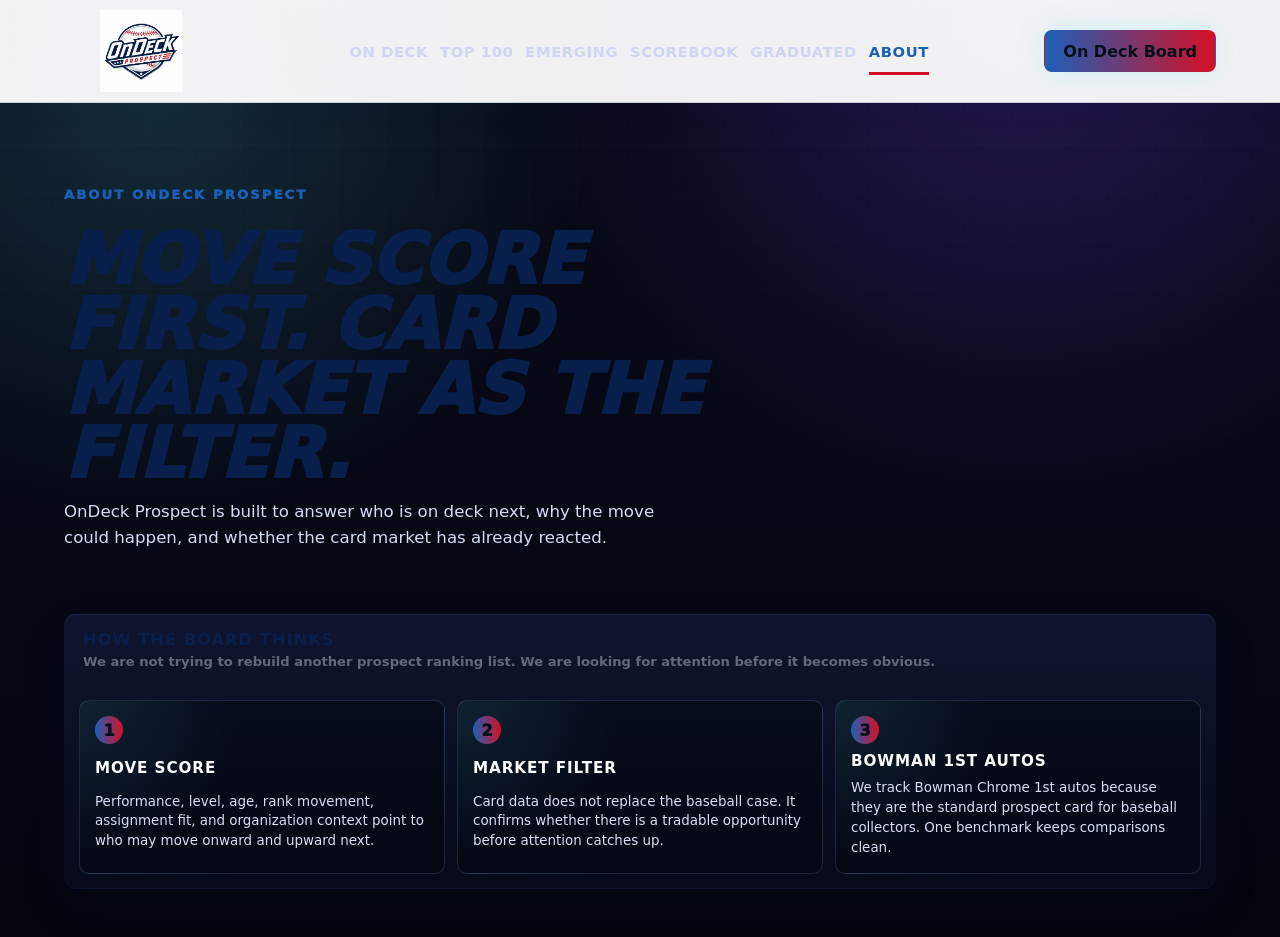
==== commit c855d39e: "Create patriotic redesign test branch" ====
--- a/about.html
+++ b/about.html
@@ -5,13 +5,12 @@
     <meta name="viewport" content="width=device-width, initial-scale=1.0" />
     <title>OnDeck Prospect | About</title>
     <link rel="icon" type="image/svg+xml" href="./assets/favicon.svg?v=20260626-31" />
-    <link rel="stylesheet" href="./styles.css?v=20260707-1" />
+    <link rel="stylesheet" href="./styles.css?v=20260709-patriotic-1" />
   </head>
   <body>
     <header class="app-header">
       <a class="brand-mark" href="./index.html" aria-label="OnDeck Prospect home">
-        <strong>OnDeck</strong>
-        <span>Prospect</span>
+        <img src="./assets/ondeck-logo-patriotic.png" alt="OnDeck Prospect" />
       </a>
       <nav class="main-nav" aria-label="Primary navigation">
         <a href="./index.html">On Deck</a>
--- a/styles.css
+++ b/styles.css
@@ -19,6 +19,349 @@
     sans-serif;
 }
 
+/* Patriotic redesign branch theme tokens and overrides. */
+:root {
+  color-scheme: light;
+  --page: #f7f9fd;
+  --panel: rgba(255, 255, 255, 0.92);
+  --panel-strong: #ffffff;
+  --ink: #071a3a;
+  --muted: #5f6b7d;
+  --line: rgba(7, 26, 58, 0.14);
+  --navy: #071f4a;
+  --navy-2: #0d3472;
+  --royal: #1c5fb8;
+  --patriot-red: #d51025;
+  --red: #d51025;
+  --blue: #0b3a78;
+  --cyan: #1c5fb8;
+  --violet: #d51025;
+  --green: #07883b;
+  --yellow: #e7a900;
+  --shadow: 0 18px 44px rgba(7, 26, 58, 0.12);
+}
+
+body {
+  color: var(--ink);
+  background:
+    radial-gradient(circle at 7% 18%, rgba(213, 16, 37, 0.10), transparent 18rem),
+    radial-gradient(circle at 91% 12%, rgba(7, 31, 74, 0.12), transparent 22rem),
+    linear-gradient(180deg, #ffffff 0%, #f7f9fd 38%, #edf2f8 100%);
+}
+
+body::before {
+  background:
+    linear-gradient(rgba(7, 31, 74, 0.035) 1px, transparent 1px),
+    linear-gradient(90deg, rgba(7, 31, 74, 0.03) 1px, transparent 1px);
+  background-size: 56px 56px;
+  mask-image: linear-gradient(180deg, rgba(0, 0, 0, 0.55), transparent 70%);
+}
+
+.app-header {
+  grid-template-columns: 170px minmax(0, 1fr) auto;
+  padding-block: 10px;
+  border-bottom: 1px solid rgba(7, 31, 74, 0.16);
+  background: rgba(255, 255, 255, 0.94);
+  box-shadow: 0 6px 24px rgba(7, 31, 74, 0.08);
+}
+
+.brand-mark {
+  display: inline-flex;
+  align-items: center;
+  width: 154px;
+}
+
+.brand-mark img {
+  display: block;
+  width: 154px;
+  height: auto;
+  max-height: 82px;
+  object-fit: contain;
+}
+
+.main-nav a {
+  position: relative;
+  color: var(--navy);
+  font-weight: 950;
+  letter-spacing: 0.04em;
+  text-transform: uppercase;
+}
+
+.main-nav a::after {
+  content: "";
+  position: absolute;
+  left: 0;
+  right: 0;
+  bottom: -15px;
+  height: 3px;
+  background: transparent;
+}
+
+.main-nav a:hover,
+.main-nav a.active {
+  color: var(--patriot-red);
+}
+
+.main-nav a.active::after {
+  background: var(--patriot-red);
+}
+
+.button,
+.icon-button {
+  color: var(--navy);
+  border-color: rgba(7, 31, 74, 0.24);
+  background: #ffffff;
+  box-shadow: 0 6px 18px rgba(7, 31, 74, 0.08);
+}
+
+.button.primary {
+  color: #ffffff;
+  background: linear-gradient(90deg, var(--navy), var(--navy-2));
+  box-shadow: 0 12px 26px rgba(7, 31, 74, 0.22);
+}
+
+.button.ghost {
+  color: var(--patriot-red);
+  border-color: rgba(213, 16, 37, 0.45);
+  background: rgba(255, 255, 255, 0.82);
+}
+
+.hero-panel {
+  min-height: clamp(430px, 58vh, 620px);
+  border-color: rgba(7, 31, 74, 0.14);
+  border-radius: 0;
+  background:
+    linear-gradient(103deg, rgba(255, 255, 255, 0.98) 0%, rgba(255, 255, 255, 0.92) 48%, rgba(244, 248, 253, 0.64) 70%),
+    radial-gradient(circle at 88% 18%, rgba(213, 16, 37, 0.16), transparent 11rem),
+    linear-gradient(135deg, rgba(7, 31, 74, 0.10), rgba(255, 255, 255, 0));
+  box-shadow: 0 12px 34px rgba(7, 31, 74, 0.12);
+}
+
+.hero-panel::after {
+  background:
+    linear-gradient(115deg, transparent 0 68%, var(--navy) 68% 84%, transparent 84%),
+    radial-gradient(circle at 4% 74%, rgba(213, 16, 37, 0.14), transparent 12rem);
+  opacity: 0.96;
+}
+
+.hero-copy {
+  max-width: 760px;
+}
+
+.eyebrow {
+  color: var(--patriot-red);
+}
+
+h1 {
+  color: var(--navy);
+  font-style: italic;
+}
+
+h1 span:nth-child(2) {
+  background: none;
+  color: var(--patriot-red);
+}
+
+.hero-copy p:not(.eyebrow),
+.page-hero p:not(.eyebrow) {
+  color: #25344d;
+}
+
+.market-board,
+.table-panel,
+.card-panel,
+.home-cta,
+.team-card,
+.news-panel article,
+.card-market-panel,
+.graduated-grid article,
+.scorebook-section,
+.emerging-board,
+.emerging-note,
+.emerging-summary-grid article {
+  color: var(--ink);
+  border-color: rgba(7, 31, 74, 0.14);
+  background: rgba(255, 255, 255, 0.93);
+  box-shadow: var(--shadow);
+}
+
+.panel-heading {
+  border-color: rgba(7, 31, 74, 0.12);
+}
+
+.panel-heading h2 {
+  color: var(--navy);
+}
+
+.panel-heading span,
+.market-label,
+.market-badge {
+  color: var(--patriot-red);
+}
+
+.market-grid::before {
+  background: linear-gradient(90deg, #f7f9fd, transparent);
+}
+
+.market-grid::after {
+  background: linear-gradient(270deg, #f7f9fd, transparent);
+}
+
+.market-card {
+  border-color: rgba(7, 31, 74, 0.16);
+  background: #ffffff;
+  box-shadow: 0 8px 22px rgba(7, 31, 74, 0.10);
+}
+
+.market-card:hover,
+.market-card:focus-visible {
+  border-color: rgba(213, 16, 37, 0.48);
+  background: #ffffff;
+}
+
+.market-card h3,
+.player-name strong {
+  color: var(--navy);
+}
+
+.market-card p,
+.market-price span,
+.market-card dt,
+.player-name span,
+.muted {
+  color: var(--muted);
+}
+
+.market-price strong {
+  background: none;
+  color: var(--green);
+}
+
+.insight-card-top,
+.player-name {
+  display: flex;
+  align-items: center;
+  gap: 10px;
+}
+
+.player-headshot {
+  flex: 0 0 auto;
+  overflow: hidden;
+  border: 2px solid rgba(7, 31, 74, 0.12);
+  border-radius: 8px;
+  background:
+    linear-gradient(180deg, #ffffff, #e9eef5);
+  object-fit: cover;
+  object-position: center top;
+  box-shadow: 0 5px 12px rgba(7, 31, 74, 0.12);
+}
+
+.player-headshot-table {
+  width: 40px;
+  height: 40px;
+}
+
+.player-headshot-tile {
+  width: 62px;
+  height: 62px;
+}
+
+.player-headshot-profile {
+  width: clamp(86px, 10vw, 128px);
+  height: clamp(86px, 10vw, 128px);
+  align-self: center;
+}
+
+.player-headshot-fallback {
+  display: inline-flex;
+  align-items: center;
+  justify-content: center;
+  color: #ffffff;
+  background: linear-gradient(135deg, var(--navy), var(--royal));
+  font-weight: 950;
+}
+
+table {
+  color: var(--ink);
+}
+
+th {
+  color: #ffffff;
+  background: var(--navy);
+}
+
+td {
+  border-bottom-color: rgba(7, 31, 74, 0.12);
+}
+
+tbody tr:hover,
+tbody tr.selected {
+  background: rgba(213, 16, 37, 0.06);
+}
+
+.score-pill.score-high {
+  color: #ffffff;
+  background: var(--green);
+}
+
+.score-pill.score-medium {
+  color: var(--navy);
+  background: #ffd84d;
+}
+
+.score-pill.score-low {
+  color: #ffffff;
+  background: var(--patriot-red);
+}
+
+.moonshot-stars {
+  color: var(--patriot-red);
+}
+
+.ebay-button {
+  color: #ffffff;
+  background: var(--green);
+  border-color: transparent;
+}
+
+.odp-card-shell {
+  color: var(--ink);
+}
+
+.odp-card-frame {
+  border-color: rgba(7, 31, 74, 0.28);
+  background: #ffffff;
+}
+
+.odp-card-header {
+  grid-template-columns: auto minmax(0, 1fr) auto;
+  align-items: center;
+}
+
+@media (max-width: 860px) {
+  .app-header {
+    grid-template-columns: 1fr;
+    justify-items: center;
+  }
+
+  .brand-mark,
+  .brand-mark img {
+    width: 132px;
+  }
+
+  .hero-panel {
+    min-height: auto;
+  }
+
+  .hero-panel::after {
+    opacity: 0.34;
+  }
+
+  .odp-card-header {
+    grid-template-columns: 1fr;
+  }
+}
+
 * {
   box-sizing: border-box;
 }
@@ -277,7 +620,6 @@
 
 .emerging-note,
 .emerging-summary-grid article,
-.emerging-detail,
 .emerging-board,
 .emerging-section {
   border: 1px solid var(--line);
@@ -328,31 +670,235 @@
 
 .emerging-workbench {
   display: grid;
-  grid-template-columns: minmax(280px, 360px) minmax(0, 1fr);
+  grid-template-columns: minmax(0, 1fr);
   gap: 18px;
   align-items: start;
 }
 
-.emerging-detail,
 .emerging-board {
   overflow: hidden;
 }
 
-.emerging-detail {
-  position: sticky;
-  top: 96px;
-  padding: 18px;
-}
-
-.emerging-detail section {
-  margin-top: 18px;
-}
-
-.emerging-detail h3 {
-  margin: 0 0 8px;
+.emerging-card-back {
+  position: relative;
+  display: grid;
+  gap: 12px;
+  padding: 14px;
+  border: 1px solid rgba(231, 236, 245, 0.72);
+  border-radius: 18px;
+  color: #10131b;
+  background:
+    linear-gradient(135deg, rgba(255, 255, 255, 0.96), rgba(207, 213, 222, 0.92) 44%, rgba(255, 255, 255, 0.96)),
+    repeating-linear-gradient(90deg, rgba(11, 14, 23, 0.04) 0 1px, transparent 1px 6px);
+  box-shadow:
+    inset 0 0 0 4px rgba(18, 22, 34, 0.08),
+    inset 0 0 0 9px rgba(255, 255, 255, 0.72),
+    0 22px 42px rgba(0, 0, 0, 0.35);
+}
+
+.emerging-card-back::before {
+  content: "";
+  position: absolute;
+  inset: 9px;
+  border: 2px solid rgba(20, 24, 34, 0.28);
+  border-radius: 14px;
+  pointer-events: none;
+}
+
+.emerging-card-header {
+  position: relative;
+  z-index: 1;
+  display: grid;
+  grid-template-columns: minmax(0, 1fr) 74px;
+  gap: 12px;
+  align-items: stretch;
+}
+
+.emerging-card-nameplate {
+  display: grid;
+  gap: 4px;
+  padding: 11px 14px;
+  border: 1px solid rgba(10, 14, 28, 0.35);
+  border-radius: 999px 18px 18px 999px;
+  color: #f8fbff;
+  background:
+    linear-gradient(180deg, rgba(255, 255, 255, 0.24), transparent 38%),
+    linear-gradient(90deg, #111727, #6f7681 48%, #1a2031);
+  text-shadow: 0 1px 1px rgba(0, 0, 0, 0.55);
+}
+
+.emerging-card-nameplate p,
+.emerging-card-nameplate h2,
+.emerging-card-nameplate strong {
+  margin: 0;
+}
+
+.emerging-card-nameplate p {
+  color: #dfe8ff;
+  font-size: 0.66rem;
+  font-weight: 950;
+  letter-spacing: 0.12em;
+  text-transform: uppercase;
+}
+
+.emerging-card-nameplate h2 {
+  overflow-wrap: anywhere;
+  color: #fff;
+  font-size: 1.42rem;
+  letter-spacing: 0.08em;
+  text-transform: uppercase;
+}
+
+.emerging-card-nameplate strong {
+  color: #f1f5ff;
+  font-size: 0.76rem;
+  font-style: italic;
+  letter-spacing: 0.06em;
+  text-transform: uppercase;
+}
+
+.emerging-card-code {
+  display: grid;
+  place-items: center;
+  gap: 3px;
+  min-height: 74px;
+  border: 2px solid #f8fbff;
+  border-radius: 999px;
+  color: #fff;
+  background:
+    radial-gradient(circle at 50% 35%, rgba(82, 240, 255, 0.18), transparent 42%),
+    #07101e;
+  box-shadow: 0 0 0 2px rgba(5, 8, 20, 0.74);
+}
+
+.emerging-card-code span {
+  max-width: 62px;
+  overflow: hidden;
+  text-overflow: ellipsis;
+  color: #cbd7ff;
+  font-size: 0.62rem;
+  font-weight: 950;
+  text-transform: uppercase;
+  white-space: nowrap;
+}
+
+.emerging-card-code strong {
+  color: #fff;
+  font-size: 1.2rem;
+  font-weight: 950;
+}
+
+.emerging-card-bio {
+  position: relative;
+  z-index: 1;
+  display: flex;
+  flex-wrap: wrap;
+  gap: 4px 12px;
+  justify-content: center;
+  padding: 8px 12px;
+  border-bottom: 2px solid rgba(8, 12, 22, 0.82);
+  color: #171b26;
+  font-size: 0.78rem;
+  font-weight: 900;
+  text-transform: uppercase;
+}
+
+.emerging-card-bio strong {
+  color: #070b13;
+}
+
+.emerging-briefing-block {
+  position: relative;
+  z-index: 1;
+  display: grid;
+  gap: 8px;
+  padding: 2px 4px 8px;
+  border-bottom: 2px solid rgba(8, 12, 22, 0.82);
+}
+
+.emerging-briefing-block h3 {
+  display: flex;
+  align-items: center;
+  gap: 8px;
+  margin: 0;
+  color: #050811;
+  font-size: 0.98rem;
+  font-weight: 950;
+  letter-spacing: 0.1em;
+  text-align: center;
+  text-transform: uppercase;
+}
+
+.emerging-briefing-block h3::before,
+.emerging-briefing-block h3::after {
+  content: "";
+  flex: 1;
+  border-top: 2px dashed rgba(8, 12, 22, 0.82);
+}
+
+.emerging-briefing-block p {
+  margin: 0;
+  color: #161b25;
   font-size: 0.82rem;
-  letter-spacing: 0.08em;
-  text-transform: uppercase;
+  font-weight: 760;
+  line-height: 1.42;
+}
+
+.emerging-briefing-block strong {
+  color: #050811;
+  font-weight: 950;
+  text-decoration: underline;
+  text-transform: uppercase;
+}
+
+.emerging-card-section {
+  position: relative;
+  z-index: 1;
+  margin: 0;
+  border-color: rgba(8, 12, 22, 0.2);
+  color: #111621;
+  background: rgba(255, 255, 255, 0.5);
+  box-shadow: none;
+}
+
+.emerging-card-section .panel-heading h3,
+.emerging-card-section .panel-heading span {
+  color: #07101d;
+}
+
+.emerging-card-section p,
+.emerging-card-section .decision-notes p {
+  color: #171d29;
+}
+
+.emerging-card-section .briefing-score-grid > div,
+.emerging-card-section .briefing-market-grid > div,
+.emerging-card-section .decision-grid > div,
+.emerging-card-section .decision-notes div {
+  border-color: rgba(8, 12, 22, 0.16);
+  background: rgba(255, 255, 255, 0.66);
+}
+
+.emerging-card-section .briefing-score-grid span,
+.emerging-card-section .briefing-market-grid span,
+.emerging-card-section .decision-grid span,
+.emerging-card-section .decision-notes span {
+  color: #40495a;
+}
+
+.emerging-card-section .briefing-score-grid strong,
+.emerging-card-section .briefing-market-grid strong,
+.emerging-card-section .decision-grid strong,
+.emerging-card-section .briefing-record-table td {
+  color: #070b13;
+}
+
+.emerging-card-section .briefing-record-table th {
+  color: #343d4f;
+}
+
+.emerging-record-table {
+  min-width: 440px;
 }
 
 .emerging-profile-grid {
@@ -768,10 +1314,10 @@
 
 .market-card {
   display: grid;
-  gap: 13px;
-  flex: 0 0 clamp(260px, 24vw, 340px);
+  gap: 9px;
+  flex: 0 0 clamp(230px, 20vw, 286px);
   scroll-snap-align: start;
-  padding: 15px;
+  padding: 12px 13px;
   color: var(--ink);
   cursor: pointer;
   text-align: left;
@@ -790,13 +1336,13 @@
 
 .market-card h3 {
   margin: 4px 0 2px;
-  font-size: 1.08rem;
+  font-size: 0.98rem;
 }
 
 .market-card p {
   margin: 0;
   color: var(--muted);
-  font-size: 0.82rem;
+  font-size: 0.76rem;
   line-height: 1.35;
 }
 
@@ -812,12 +1358,22 @@
 
 .market-price strong {
   display: block;
-  font-size: 2rem;
+  font-size: 1.65rem;
   line-height: 1;
   background: linear-gradient(90deg, var(--cyan), var(--violet));
   -webkit-background-clip: text;
   background-clip: text;
   color: transparent;
+}
+
+.insight-card .market-price strong {
+  font-size: clamp(1.2rem, 2vw, 1.55rem);
+}
+
+.insight-card .market-price span {
+  display: block;
+  margin-top: 6px;
+  text-transform: none;
 }
 
 .market-price span,
@@ -2065,7 +2621,47 @@
 }
 
 .on-deck-table {
-  min-width: 1040px;
+  min-width: 880px;
+}
+
+.diagnostics-panel {
+  overflow: hidden;
+}
+
+.diagnostics-filter-bar {
+  display: flex;
+  flex-wrap: wrap;
+  gap: 8px;
+  padding: 14px;
+  border-bottom: 1px solid var(--line);
+}
+
+.diagnostics-table-wrap {
+  max-height: 72vh;
+}
+
+.diagnostics-table {
+  min-width: 2280px;
+}
+
+.diagnostics-table th {
+  position: sticky;
+  top: 0;
+  z-index: 1;
+  background: rgba(5, 7, 17, 0.96);
+}
+
+.diagnostics-table td {
+  vertical-align: top;
+  font-size: 0.78rem;
+}
+
+.diagnostic-eligible {
+  background: rgba(56, 245, 166, 0.035);
+}
+
+.diagnostic-excluded {
+  background: rgba(255, 255, 255, 0.01);
 }
 
 .table-panel {
@@ -2141,6 +2737,20 @@
   background: linear-gradient(90deg, #97314b, var(--red));
 }
 
+.moonshot-stars {
+  color: var(--yellow);
+  font-weight: 950;
+  letter-spacing: 0.06em;
+  white-space: nowrap;
+}
+
+.ebay-button {
+  min-height: 30px;
+  padding: 6px 12px;
+  border-radius: 8px;
+  font-size: 0.78rem;
+}
+
 .legend {
   color: var(--muted);
   font-size: 0.82rem;
@@ -2160,8 +2770,25 @@
   border-radius: 999px;
 }
 
+.legend-dot.positive {
+  background: var(--green);
+}
+
+.legend-dot.caution {
+  background: var(--yellow);
+}
+
+.legend-dot.negative {
+  background: var(--red);
+}
+
 .player-card {
   padding: 20px;
+}
+
+.card-panel:focus {
+  outline: 1px solid rgba(82, 240, 255, 0.58);
+  outline-offset: 4px;
 }
 
 .player-card.empty {
@@ -2171,6 +2798,220 @@
 .card-kicker {
   color: var(--cyan);
   font-weight: 900;
+}
+
+.briefing-header {
+  display: flex;
+  align-items: start;
+  justify-content: space-between;
+  gap: 16px;
+  padding-bottom: 16px;
+  border-bottom: 1px solid rgba(151, 170, 255, 0.16);
+}
+
+.briefing-header h3 {
+  margin: 4px 0;
+  font-size: 1.62rem;
+}
+
+.briefing-meta,
+.briefing-physical {
+  margin: 0;
+  color: #d8def6;
+  font-size: 0.86rem;
+  font-weight: 800;
+}
+
+.briefing-physical {
+  margin-top: 6px;
+  color: var(--muted);
+  font-size: 0.76rem;
+}
+
+.briefing-grade-block {
+  display: grid;
+  min-width: 118px;
+  justify-items: end;
+  gap: 6px;
+  text-align: right;
+}
+
+.briefing-grade-block span:not(.graduate-badge),
+.briefing-grade-block small {
+  color: var(--muted);
+  font-size: 0.68rem;
+  font-weight: 950;
+  text-transform: uppercase;
+}
+
+.briefing-grade-block small.positive {
+  color: var(--green);
+}
+
+.briefing-grade-block small.caution {
+  color: var(--gold);
+}
+
+.briefing-grade-block small.negative {
+  color: var(--red);
+}
+
+.briefing-grade-block small.neutral {
+  color: var(--cyan);
+}
+
+.briefing-snapshot-grid,
+.briefing-score-grid,
+.briefing-market-grid,
+.decision-grid {
+  display: grid;
+  gap: 9px;
+}
+
+.briefing-snapshot-grid {
+  grid-template-columns: repeat(3, minmax(0, 1fr));
+  margin: 14px 0;
+}
+
+.briefing-score-grid,
+.decision-grid {
+  grid-template-columns: repeat(2, minmax(0, 1fr));
+}
+
+.briefing-market-grid {
+  grid-template-columns: repeat(2, minmax(0, 1fr));
+}
+
+.briefing-snapshot-grid > div,
+.briefing-score-grid > div,
+.briefing-market-grid > div,
+.decision-grid > div {
+  display: grid;
+  gap: 5px;
+  min-width: 0;
+  padding: 10px;
+  border: 1px solid rgba(151, 170, 255, 0.15);
+  border-radius: 8px;
+  background: rgba(4, 7, 18, 0.48);
+}
+
+.briefing-snapshot-grid span,
+.briefing-score-grid span,
+.briefing-market-grid span,
+.decision-grid span,
+.briefing-mini-grid span,
+.decision-notes span {
+  color: var(--muted);
+  font-size: 0.66rem;
+  font-weight: 950;
+  letter-spacing: 0.06em;
+  text-transform: uppercase;
+}
+
+.briefing-snapshot-grid strong,
+.briefing-score-grid strong,
+.briefing-market-grid strong,
+.decision-grid strong {
+  min-width: 0;
+  overflow-wrap: anywhere;
+  color: white;
+  font-size: 0.94rem;
+}
+
+.briefing-section {
+  display: grid;
+  gap: 12px;
+  margin: 14px 0;
+  padding: 14px;
+  border: 1px solid rgba(151, 170, 255, 0.18);
+  border-radius: 10px;
+  background:
+    radial-gradient(circle at 100% 0%, rgba(82, 240, 255, 0.08), transparent 12rem),
+    rgba(5, 8, 20, 0.5);
+}
+
+.briefing-section p {
+  margin: 0;
+  color: #d8def6;
+  font-size: 0.84rem;
+  line-height: 1.5;
+}
+
+.briefing-mini-grid {
+  display: grid;
+  grid-template-columns: repeat(2, minmax(0, 1fr));
+  gap: 10px;
+}
+
+.briefing-mini-grid article {
+  display: grid;
+  gap: 7px;
+  padding: 11px;
+  border-left: 2px solid rgba(82, 240, 255, 0.55);
+  border-radius: 8px;
+  background: rgba(4, 7, 18, 0.38);
+}
+
+.movement-case-panel {
+  border-color: rgba(82, 240, 255, 0.22);
+}
+
+.market-pulse-briefing {
+  border-color: rgba(56, 245, 166, 0.18);
+  background:
+    radial-gradient(circle at 100% 0%, rgba(56, 245, 166, 0.09), transparent 11rem),
+    rgba(5, 8, 20, 0.52);
+}
+
+.briefing-actions {
+  display: flex;
+  justify-content: flex-end;
+}
+
+.briefing-record-wrap {
+  overflow-x: auto;
+}
+
+.briefing-record-table {
+  width: 100%;
+  min-width: 520px;
+  border-collapse: collapse;
+}
+
+.briefing-record-table th,
+.briefing-record-table td {
+  padding: 9px 8px;
+  border-bottom: 1px solid rgba(151, 170, 255, 0.13);
+  text-align: left;
+  white-space: nowrap;
+}
+
+.briefing-record-table th {
+  color: var(--muted);
+  font-size: 0.64rem;
+  font-weight: 950;
+  letter-spacing: 0.06em;
+  text-transform: uppercase;
+}
+
+.briefing-record-table td {
+  color: white;
+  font-size: 0.86rem;
+  font-weight: 850;
+}
+
+.decision-notes {
+  display: grid;
+  gap: 10px;
+}
+
+.decision-notes div {
+  display: grid;
+  gap: 6px;
+  padding: 11px;
+  border: 1px solid rgba(151, 170, 255, 0.14);
+  border-radius: 8px;
+  background: rgba(4, 7, 18, 0.38);
 }
 
 .profile-war-room {
@@ -2991,6 +3832,395 @@
   padding-inline: 12px;
 }
 
+.profile-page-shell {
+  min-height: calc(100vh - 88px);
+  padding: clamp(22px, 4vw, 58px);
+}
+
+.profile-card-page {
+  display: grid;
+  gap: 18px;
+  width: min(1480px, 100%);
+  margin: 0 auto;
+}
+
+.profile-back-nav a {
+  display: inline-flex;
+  align-items: center;
+  min-height: 38px;
+  border: 1px solid rgba(151, 170, 255, 0.24);
+  border-radius: 999px;
+  padding: 7px 13px;
+  color: #dfe7ff;
+  background: rgba(8, 13, 30, 0.72);
+  font-size: 0.82rem;
+  font-weight: 900;
+  text-transform: uppercase;
+}
+
+.odp-card-shell {
+  filter: drop-shadow(0 32px 70px rgba(0, 0, 0, 0.58));
+}
+
+.odp-card-frame {
+  border: 10px solid #061326;
+  border-radius: 34px;
+  padding: 13px;
+  background:
+    linear-gradient(135deg, rgba(255, 255, 255, 0.9), rgba(120, 122, 118, 0.52) 18%, rgba(255, 255, 255, 0.78) 35%, rgba(12, 30, 55, 0.95) 36%, rgba(5, 14, 28, 0.96) 100%),
+    #061326;
+  box-shadow:
+    inset 0 0 0 2px rgba(255, 255, 255, 0.54),
+    inset 0 0 34px rgba(255, 255, 255, 0.12);
+}
+
+.odp-card-inner {
+  position: relative;
+  overflow: hidden;
+  display: grid;
+  gap: 16px;
+  border: 3px solid rgba(7, 18, 34, 0.94);
+  border-radius: 23px;
+  padding: clamp(20px, 3vw, 44px);
+  color: #0b1729;
+  background:
+    linear-gradient(90deg, rgba(7, 18, 34, 0.95) 0 20px, transparent 20px calc(100% - 20px), rgba(7, 18, 34, 0.95) calc(100% - 20px)),
+    radial-gradient(circle at 25% 5%, rgba(255, 255, 255, 0.92), transparent 24rem),
+    linear-gradient(180deg, #f2eee3, #e9e1cf 52%, #f7f3e9);
+  box-shadow:
+    inset 0 0 0 4px rgba(255, 255, 255, 0.55),
+    inset 0 0 36px rgba(9, 17, 31, 0.22);
+}
+
+.odp-card-inner::before {
+  content: "";
+  position: absolute;
+  inset: 0;
+  pointer-events: none;
+  opacity: 0.18;
+  background:
+    linear-gradient(rgba(0, 0, 0, 0.04) 1px, transparent 1px),
+    linear-gradient(90deg, rgba(0, 0, 0, 0.035) 1px, transparent 1px);
+  background-size: 7px 7px;
+  mix-blend-mode: multiply;
+}
+
+.odp-card-inner > * {
+  position: relative;
+  z-index: 1;
+}
+
+.odp-card-header {
+  display: grid;
+  grid-template-columns: minmax(0, 1fr) auto;
+  gap: 20px;
+  align-items: start;
+}
+
+.odp-nameplate {
+  width: min(850px, 100%);
+  border: 2px solid rgba(8, 20, 37, 0.72);
+  border-radius: 999px;
+  padding: 13px 34px 15px;
+  background:
+    linear-gradient(180deg, rgba(255, 255, 255, 0.78), rgba(167, 163, 151, 0.35)),
+    #f4efe3;
+  box-shadow:
+    inset 0 2px 0 rgba(255, 255, 255, 0.95),
+    inset 0 -8px 22px rgba(25, 30, 38, 0.16),
+    0 8px 12px rgba(7, 15, 27, 0.16);
+}
+
+.odp-nameplate h1 {
+  margin: 0;
+  color: #0b1b31;
+  font-family: Georgia, "Times New Roman", serif;
+  font-size: clamp(2.9rem, 7vw, 6.4rem);
+  font-weight: 950;
+  line-height: 0.92;
+  text-transform: uppercase;
+  text-shadow:
+    0 2px 0 #fff,
+    0 4px 0 rgba(4, 13, 25, 0.16);
+}
+
+.odp-nameplate p {
+  margin: 7px 0 0;
+  color: #112541;
+  font-size: clamp(1rem, 2.1vw, 1.55rem);
+  font-weight: 950;
+  text-transform: uppercase;
+}
+
+.odp-code-block {
+  display: grid;
+  justify-items: center;
+  align-content: center;
+  width: clamp(98px, 12vw, 154px);
+  aspect-ratio: 1;
+  border: 5px solid rgba(236, 231, 218, 0.92);
+  border-radius: 50%;
+  color: #f7f2e8;
+  background:
+    radial-gradient(circle at 35% 30%, rgba(255, 255, 255, 0.2), transparent 30%),
+    #081b33;
+  box-shadow:
+    0 0 0 3px rgba(8, 20, 37, 0.72),
+    inset 0 0 22px rgba(255, 255, 255, 0.16);
+}
+
+.odp-code-block span {
+  font-size: clamp(0.8rem, 1.4vw, 1.12rem);
+  font-weight: 950;
+  letter-spacing: 0.08em;
+}
+
+.odp-bio-line {
+  display: flex;
+  flex-wrap: wrap;
+  gap: 9px 16px;
+  border-block: 2px solid rgba(9, 19, 34, 0.68);
+  padding: 12px 10px;
+  color: #101b2b;
+  font-size: clamp(0.84rem, 1.2vw, 1.04rem);
+  font-weight: 800;
+  text-transform: uppercase;
+}
+
+.odp-bio-line span:not(:last-child)::after {
+  content: "|";
+  margin-left: 16px;
+  color: rgba(9, 19, 34, 0.54);
+}
+
+.odp-briefing-title {
+  margin: 0;
+  color: #0b1b31;
+  text-align: center;
+  font-family: Georgia, "Times New Roman", serif;
+  font-size: clamp(1.55rem, 3vw, 2.4rem);
+  font-style: italic;
+  font-weight: 950;
+  letter-spacing: 0.08em;
+  text-transform: uppercase;
+}
+
+.odp-briefing-copy {
+  display: grid;
+  gap: 10px;
+}
+
+.odp-briefing-block {
+  display: grid;
+  gap: 3px;
+  border-bottom: 1px solid rgba(9, 19, 34, 0.42);
+  padding-bottom: 8px;
+}
+
+.odp-briefing-block h3 {
+  width: fit-content;
+  margin: 0;
+  border-bottom: 2px solid #0b1b31;
+  color: #0b1b31;
+  font-size: clamp(1.05rem, 1.7vw, 1.35rem);
+  font-weight: 950;
+  letter-spacing: 0.05em;
+  text-transform: uppercase;
+}
+
+.odp-briefing-block p {
+  margin: 0;
+  color: #111c2e;
+  font-size: clamp(0.98rem, 1.45vw, 1.2rem);
+  line-height: 1.42;
+}
+
+.odp-record-section {
+  display: grid;
+  gap: 8px;
+}
+
+.odp-record-section h3 {
+  margin: 0;
+  color: #0b1b31;
+  text-align: center;
+  font-size: clamp(1.02rem, 1.8vw, 1.45rem);
+  font-weight: 950;
+  letter-spacing: 0.14em;
+  text-transform: uppercase;
+}
+
+.odp-record-table {
+  width: 100%;
+  overflow: hidden;
+  border: 2px solid #09182d;
+  border-radius: 8px;
+  border-collapse: separate;
+  border-spacing: 0;
+  color: #081629;
+  background: rgba(255, 255, 255, 0.42);
+  box-shadow: 0 3px 0 rgba(9, 19, 34, 0.18);
+}
+
+.odp-record-table th,
+.odp-record-table td {
+  border-right: 1px solid rgba(9, 19, 34, 0.42);
+  padding: 7px 10px;
+  text-align: center;
+  font-size: clamp(0.9rem, 1.25vw, 1.12rem);
+}
+
+.odp-record-table th:last-child,
+.odp-record-table td:last-child {
+  border-right: 0;
+}
+
+.odp-record-table th {
+  color: #f8fbff;
+  background: #081b33;
+  font-weight: 950;
+}
+
+.odp-record-table td {
+  border-top: 1px solid rgba(9, 19, 34, 0.28);
+  font-weight: 850;
+}
+
+.odp-record-table .totals td {
+  color: #f8fbff;
+  background: #081b33;
+}
+
+.odp-record-section p,
+.odp-pending {
+  margin: 0;
+  color: #27364b;
+  font-size: 0.95rem;
+  font-weight: 760;
+}
+
+.odp-market-snapshot {
+  display: grid;
+  gap: 8px;
+  border-top: 2px solid rgba(9, 19, 34, 0.64);
+  padding-top: 10px;
+}
+
+.odp-market-snapshot h3 {
+  margin: 0;
+  color: #0b1b31;
+  font-size: clamp(1rem, 1.55vw, 1.25rem);
+  font-weight: 950;
+  letter-spacing: 0.08em;
+  text-transform: uppercase;
+}
+
+.odp-market-snapshot dl {
+  display: grid;
+  grid-template-columns: repeat(5, minmax(0, 1fr));
+  gap: 8px 18px;
+  margin: 0;
+}
+
+.odp-market-snapshot div {
+  display: grid;
+  gap: 2px;
+  border-left: 1px solid rgba(9, 19, 34, 0.34);
+  padding-left: 12px;
+}
+
+.odp-market-snapshot dt,
+.odp-market-snapshot dd {
+  margin: 0;
+}
+
+.odp-market-snapshot dt {
+  color: #111c2e;
+  font-size: 0.82rem;
+  font-weight: 950;
+}
+
+.odp-market-snapshot dd {
+  color: #075c2f;
+  font-size: 1rem;
+  font-weight: 950;
+}
+
+.profile-detail-actions {
+  display: grid;
+  grid-template-columns: repeat(3, minmax(0, 1fr));
+  gap: 12px;
+}
+
+.profile-detail-panel {
+  border: 1px solid rgba(151, 170, 255, 0.18);
+  border-radius: 12px;
+  background: rgba(8, 13, 30, 0.78);
+}
+
+.profile-detail-panel summary {
+  cursor: pointer;
+  padding: 14px 16px;
+  color: #f7f9ff;
+  font-weight: 950;
+  text-transform: uppercase;
+}
+
+.profile-detail-list {
+  display: grid;
+  gap: 7px;
+  margin: 0;
+  padding: 0 16px 16px;
+}
+
+.profile-detail-list div {
+  display: flex;
+  justify-content: space-between;
+  gap: 12px;
+  border-top: 1px solid rgba(151, 170, 255, 0.12);
+  padding-top: 7px;
+}
+
+.profile-detail-list dt,
+.profile-detail-list dd {
+  margin: 0;
+}
+
+.profile-detail-list dt {
+  color: var(--muted);
+  font-size: 0.76rem;
+  font-weight: 900;
+  text-transform: uppercase;
+}
+
+.profile-detail-list dd {
+  color: #f7f9ff;
+  text-align: right;
+  font-weight: 850;
+}
+
+.profile-detail-panel p {
+  margin: 0;
+  padding: 0 16px 16px;
+  color: #d7def4;
+  line-height: 1.45;
+}
+
+.profile-error {
+  display: grid;
+  justify-items: start;
+  gap: 12px;
+  border: 1px solid rgba(151, 170, 255, 0.18);
+  border-radius: 14px;
+  padding: 24px;
+  background: rgba(8, 13, 30, 0.78);
+}
+
+.profile-error h1,
+.profile-error p {
+  margin: 0;
+}
+
 @media (max-width: 1180px) {
   .app-header,
   .content-grid,
@@ -3044,6 +4274,11 @@
   .pitching-war-room {
     grid-column: auto;
   }
+
+  .odp-market-snapshot dl,
+  .profile-detail-actions {
+    grid-template-columns: 1fr;
+  }
 }
 
 @media (max-width: 680px) {
@@ -3131,6 +4366,74 @@
 
   .app-shell {
     padding: 0 12px 34px;
+  }
+
+  .profile-page-shell {
+    padding: 14px 10px 34px;
+  }
+
+  .odp-card-frame {
+    border-width: 6px;
+    border-radius: 22px;
+    padding: 7px;
+  }
+
+  .odp-card-inner {
+    border-width: 2px;
+    border-radius: 15px;
+    padding: 18px 15px;
+    background:
+      radial-gradient(circle at 25% 5%, rgba(255, 255, 255, 0.92), transparent 18rem),
+      linear-gradient(180deg, #f2eee3, #e9e1cf 52%, #f7f3e9);
+  }
+
+  .odp-card-header {
+    grid-template-columns: 1fr;
+  }
+
+  .odp-nameplate {
+    border-radius: 16px;
+    padding: 13px 16px;
+  }
+
+  .odp-nameplate h1 {
+    font-size: clamp(2.25rem, 13vw, 3.55rem);
+  }
+
+  .odp-code-block {
+    width: 92px;
+    justify-self: start;
+  }
+
+  .odp-bio-line {
+    display: grid;
+    gap: 6px;
+  }
+
+  .odp-bio-line span:not(:last-child)::after {
+    content: "";
+    margin-left: 0;
+  }
+
+  .odp-briefing-title {
+    font-size: 1.22rem;
+    letter-spacing: 0.04em;
+  }
+
+  .odp-record-section {
+    overflow-x: auto;
+  }
+
+  .odp-record-table {
+    min-width: 680px;
+  }
+
+  .profile-detail-list div {
+    display: grid;
+  }
+
+  .profile-detail-list dd {
+    text-align: left;
   }
 
   .hero-panel {
@@ -3447,6 +4750,48 @@
     padding: 16px;
   }
 
+  .briefing-header {
+    display: grid;
+  }
+
+  .briefing-grade-block {
+    justify-items: start;
+    text-align: left;
+  }
+
+  .briefing-snapshot-grid,
+  .briefing-score-grid,
+  .briefing-market-grid,
+  .decision-grid,
+  .briefing-mini-grid {
+    grid-template-columns: 1fr;
+  }
+
+  .briefing-header h3 {
+    font-size: 1.34rem;
+  }
+
+  .briefing-section {
+    padding: 12px;
+  }
+
+  .emerging-card-header {
+    grid-template-columns: 1fr;
+  }
+
+  .emerging-card-nameplate {
+    border-radius: 18px;
+  }
+
+  .emerging-card-code {
+    justify-self: start;
+    width: 74px;
+  }
+
+  .emerging-card-bio {
+    justify-content: start;
+  }
+
   .card-title h3 {
     font-size: 1.34rem;
   }
@@ -3465,3 +4810,106 @@
     padding: 12px;
   }
 }
+
+/* Final patriotic branch cascade pass: keep these after legacy responsive rules. */
+.app-header {
+  grid-template-columns: 170px minmax(0, 1fr) auto;
+  padding-block: 10px;
+  background: rgba(255, 255, 255, 0.94);
+  border-bottom-color: rgba(7, 31, 74, 0.16);
+  box-shadow: 0 6px 24px rgba(7, 31, 74, 0.08);
+}
+
+.brand-mark,
+.brand-mark img {
+  width: 154px;
+}
+
+.hero-panel {
+  min-height: clamp(430px, 58vh, 620px);
+  border-color: rgba(7, 31, 74, 0.14);
+  border-radius: 0;
+  background:
+    linear-gradient(103deg, rgba(255, 255, 255, 0.98) 0%, rgba(255, 255, 255, 0.92) 48%, rgba(244, 248, 253, 0.64) 70%),
+    radial-gradient(circle at 88% 18%, rgba(213, 16, 37, 0.16), transparent 11rem),
+    linear-gradient(135deg, rgba(7, 31, 74, 0.10), rgba(255, 255, 255, 0));
+}
+
+.hero-panel::after {
+  background:
+    linear-gradient(115deg, transparent 0 68%, var(--navy) 68% 84%, transparent 84%),
+    radial-gradient(circle at 4% 74%, rgba(213, 16, 37, 0.14), transparent 12rem);
+}
+
+.market-board,
+.table-panel,
+.card-panel,
+.home-cta,
+.market-card {
+  color: var(--ink);
+  border-color: rgba(7, 31, 74, 0.14);
+  background: rgba(255, 255, 255, 0.94);
+  box-shadow: var(--shadow);
+}
+
+.insight-card-top,
+.player-name {
+  display: flex;
+  align-items: center;
+  gap: 10px;
+}
+
+.player-headshot {
+  flex: 0 0 auto;
+  overflow: hidden;
+  border: 2px solid rgba(7, 31, 74, 0.12);
+  border-radius: 8px;
+  background: linear-gradient(180deg, #ffffff, #e9eef5);
+  object-fit: cover;
+  object-position: center top;
+}
+
+.player-headshot-table {
+  width: 40px;
+  height: 40px;
+}
+
+.player-headshot-tile {
+  width: 62px;
+  height: 62px;
+}
+
+.player-headshot-profile {
+  width: clamp(86px, 10vw, 128px);
+  height: clamp(86px, 10vw, 128px);
+  align-self: center;
+}
+
+.player-headshot-fallback {
+  display: inline-flex;
+  align-items: center;
+  justify-content: center;
+  color: #ffffff;
+  background: linear-gradient(135deg, var(--navy), var(--royal));
+  font-weight: 950;
+}
+
+@media (max-width: 860px) {
+  .app-header {
+    grid-template-columns: 1fr;
+    justify-items: center;
+  }
+
+  .brand-mark,
+  .brand-mark img {
+    width: 132px;
+  }
+
+  .hero-panel {
+    min-height: auto;
+  }
+
+  .odp-card-header {
+    grid-template-columns: 1fr;
+  }
+}
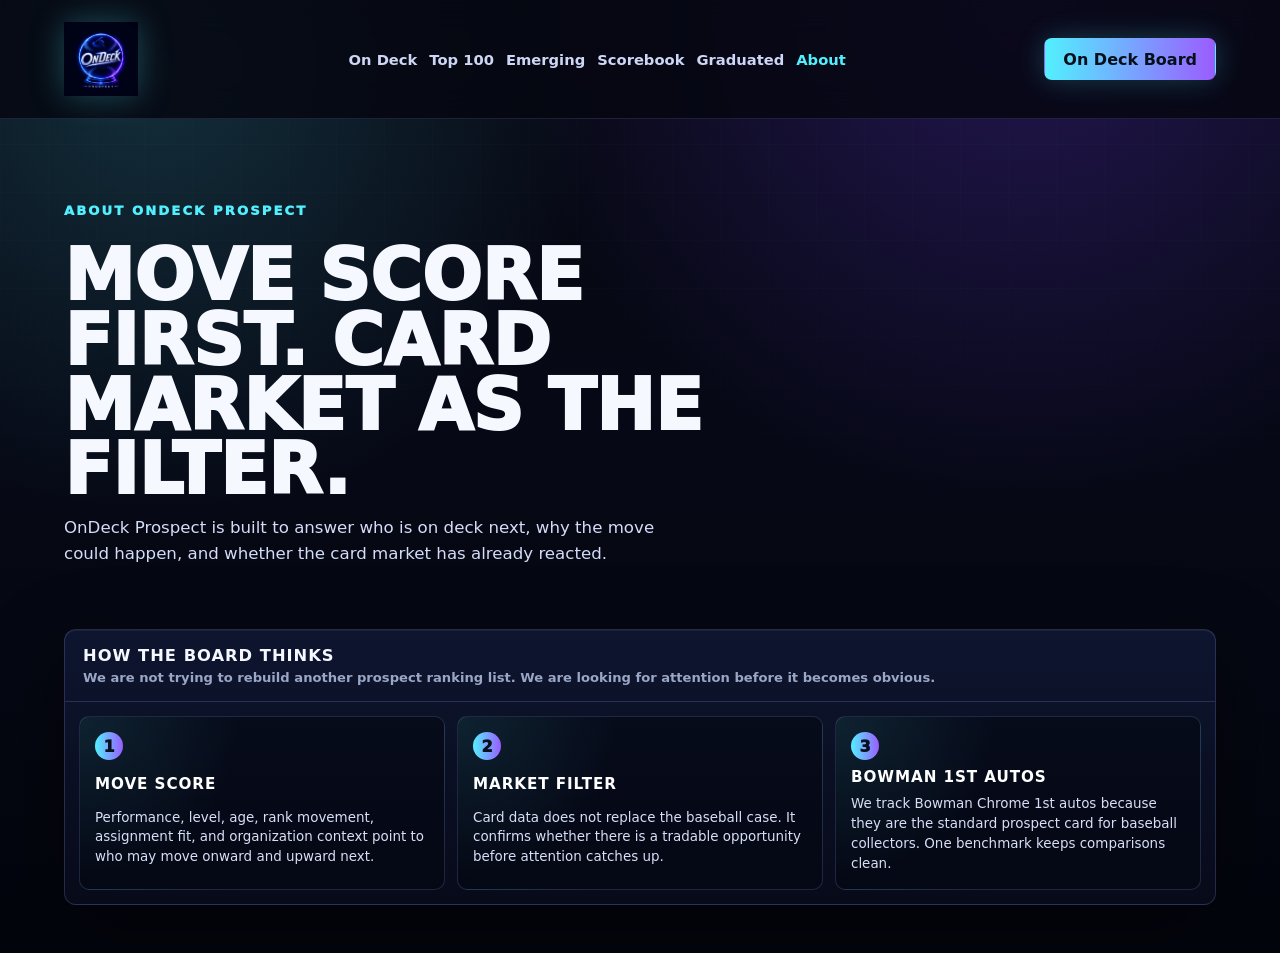
==== commit e4b9894a: "Add crystal logo to site header" ====
--- a/about.html
+++ b/about.html
@@ -5,12 +5,12 @@
     <meta name="viewport" content="width=device-width, initial-scale=1.0" />
     <title>OnDeck Prospect | About</title>
     <link rel="icon" type="image/svg+xml" href="./assets/favicon.svg?v=20260626-31" />
-    <link rel="stylesheet" href="./styles.css?v=20260709-patriotic-1" />
+    <link rel="stylesheet" href="./styles.css?v=20260709-crystal-logo-1" />
   </head>
   <body>
     <header class="app-header">
       <a class="brand-mark" href="./index.html" aria-label="OnDeck Prospect home">
-        <img src="./assets/ondeck-logo-patriotic.png" alt="OnDeck Prospect" />
+        <img src="./assets/ondeck-crystal-logo.png" alt="OnDeck Prospect" />
       </a>
       <nav class="main-nav" aria-label="Primary navigation">
         <a href="./index.html">On Deck</a>
--- a/styles.css
+++ b/styles.css
@@ -19,349 +19,6 @@
     sans-serif;
 }
 
-/* Patriotic redesign branch theme tokens and overrides. */
-:root {
-  color-scheme: light;
-  --page: #f7f9fd;
-  --panel: rgba(255, 255, 255, 0.92);
-  --panel-strong: #ffffff;
-  --ink: #071a3a;
-  --muted: #5f6b7d;
-  --line: rgba(7, 26, 58, 0.14);
-  --navy: #071f4a;
-  --navy-2: #0d3472;
-  --royal: #1c5fb8;
-  --patriot-red: #d51025;
-  --red: #d51025;
-  --blue: #0b3a78;
-  --cyan: #1c5fb8;
-  --violet: #d51025;
-  --green: #07883b;
-  --yellow: #e7a900;
-  --shadow: 0 18px 44px rgba(7, 26, 58, 0.12);
-}
-
-body {
-  color: var(--ink);
-  background:
-    radial-gradient(circle at 7% 18%, rgba(213, 16, 37, 0.10), transparent 18rem),
-    radial-gradient(circle at 91% 12%, rgba(7, 31, 74, 0.12), transparent 22rem),
-    linear-gradient(180deg, #ffffff 0%, #f7f9fd 38%, #edf2f8 100%);
-}
-
-body::before {
-  background:
-    linear-gradient(rgba(7, 31, 74, 0.035) 1px, transparent 1px),
-    linear-gradient(90deg, rgba(7, 31, 74, 0.03) 1px, transparent 1px);
-  background-size: 56px 56px;
-  mask-image: linear-gradient(180deg, rgba(0, 0, 0, 0.55), transparent 70%);
-}
-
-.app-header {
-  grid-template-columns: 170px minmax(0, 1fr) auto;
-  padding-block: 10px;
-  border-bottom: 1px solid rgba(7, 31, 74, 0.16);
-  background: rgba(255, 255, 255, 0.94);
-  box-shadow: 0 6px 24px rgba(7, 31, 74, 0.08);
-}
-
-.brand-mark {
-  display: inline-flex;
-  align-items: center;
-  width: 154px;
-}
-
-.brand-mark img {
-  display: block;
-  width: 154px;
-  height: auto;
-  max-height: 82px;
-  object-fit: contain;
-}
-
-.main-nav a {
-  position: relative;
-  color: var(--navy);
-  font-weight: 950;
-  letter-spacing: 0.04em;
-  text-transform: uppercase;
-}
-
-.main-nav a::after {
-  content: "";
-  position: absolute;
-  left: 0;
-  right: 0;
-  bottom: -15px;
-  height: 3px;
-  background: transparent;
-}
-
-.main-nav a:hover,
-.main-nav a.active {
-  color: var(--patriot-red);
-}
-
-.main-nav a.active::after {
-  background: var(--patriot-red);
-}
-
-.button,
-.icon-button {
-  color: var(--navy);
-  border-color: rgba(7, 31, 74, 0.24);
-  background: #ffffff;
-  box-shadow: 0 6px 18px rgba(7, 31, 74, 0.08);
-}
-
-.button.primary {
-  color: #ffffff;
-  background: linear-gradient(90deg, var(--navy), var(--navy-2));
-  box-shadow: 0 12px 26px rgba(7, 31, 74, 0.22);
-}
-
-.button.ghost {
-  color: var(--patriot-red);
-  border-color: rgba(213, 16, 37, 0.45);
-  background: rgba(255, 255, 255, 0.82);
-}
-
-.hero-panel {
-  min-height: clamp(430px, 58vh, 620px);
-  border-color: rgba(7, 31, 74, 0.14);
-  border-radius: 0;
-  background:
-    linear-gradient(103deg, rgba(255, 255, 255, 0.98) 0%, rgba(255, 255, 255, 0.92) 48%, rgba(244, 248, 253, 0.64) 70%),
-    radial-gradient(circle at 88% 18%, rgba(213, 16, 37, 0.16), transparent 11rem),
-    linear-gradient(135deg, rgba(7, 31, 74, 0.10), rgba(255, 255, 255, 0));
-  box-shadow: 0 12px 34px rgba(7, 31, 74, 0.12);
-}
-
-.hero-panel::after {
-  background:
-    linear-gradient(115deg, transparent 0 68%, var(--navy) 68% 84%, transparent 84%),
-    radial-gradient(circle at 4% 74%, rgba(213, 16, 37, 0.14), transparent 12rem);
-  opacity: 0.96;
-}
-
-.hero-copy {
-  max-width: 760px;
-}
-
-.eyebrow {
-  color: var(--patriot-red);
-}
-
-h1 {
-  color: var(--navy);
-  font-style: italic;
-}
-
-h1 span:nth-child(2) {
-  background: none;
-  color: var(--patriot-red);
-}
-
-.hero-copy p:not(.eyebrow),
-.page-hero p:not(.eyebrow) {
-  color: #25344d;
-}
-
-.market-board,
-.table-panel,
-.card-panel,
-.home-cta,
-.team-card,
-.news-panel article,
-.card-market-panel,
-.graduated-grid article,
-.scorebook-section,
-.emerging-board,
-.emerging-note,
-.emerging-summary-grid article {
-  color: var(--ink);
-  border-color: rgba(7, 31, 74, 0.14);
-  background: rgba(255, 255, 255, 0.93);
-  box-shadow: var(--shadow);
-}
-
-.panel-heading {
-  border-color: rgba(7, 31, 74, 0.12);
-}
-
-.panel-heading h2 {
-  color: var(--navy);
-}
-
-.panel-heading span,
-.market-label,
-.market-badge {
-  color: var(--patriot-red);
-}
-
-.market-grid::before {
-  background: linear-gradient(90deg, #f7f9fd, transparent);
-}
-
-.market-grid::after {
-  background: linear-gradient(270deg, #f7f9fd, transparent);
-}
-
-.market-card {
-  border-color: rgba(7, 31, 74, 0.16);
-  background: #ffffff;
-  box-shadow: 0 8px 22px rgba(7, 31, 74, 0.10);
-}
-
-.market-card:hover,
-.market-card:focus-visible {
-  border-color: rgba(213, 16, 37, 0.48);
-  background: #ffffff;
-}
-
-.market-card h3,
-.player-name strong {
-  color: var(--navy);
-}
-
-.market-card p,
-.market-price span,
-.market-card dt,
-.player-name span,
-.muted {
-  color: var(--muted);
-}
-
-.market-price strong {
-  background: none;
-  color: var(--green);
-}
-
-.insight-card-top,
-.player-name {
-  display: flex;
-  align-items: center;
-  gap: 10px;
-}
-
-.player-headshot {
-  flex: 0 0 auto;
-  overflow: hidden;
-  border: 2px solid rgba(7, 31, 74, 0.12);
-  border-radius: 8px;
-  background:
-    linear-gradient(180deg, #ffffff, #e9eef5);
-  object-fit: cover;
-  object-position: center top;
-  box-shadow: 0 5px 12px rgba(7, 31, 74, 0.12);
-}
-
-.player-headshot-table {
-  width: 40px;
-  height: 40px;
-}
-
-.player-headshot-tile {
-  width: 62px;
-  height: 62px;
-}
-
-.player-headshot-profile {
-  width: clamp(86px, 10vw, 128px);
-  height: clamp(86px, 10vw, 128px);
-  align-self: center;
-}
-
-.player-headshot-fallback {
-  display: inline-flex;
-  align-items: center;
-  justify-content: center;
-  color: #ffffff;
-  background: linear-gradient(135deg, var(--navy), var(--royal));
-  font-weight: 950;
-}
-
-table {
-  color: var(--ink);
-}
-
-th {
-  color: #ffffff;
-  background: var(--navy);
-}
-
-td {
-  border-bottom-color: rgba(7, 31, 74, 0.12);
-}
-
-tbody tr:hover,
-tbody tr.selected {
-  background: rgba(213, 16, 37, 0.06);
-}
-
-.score-pill.score-high {
-  color: #ffffff;
-  background: var(--green);
-}
-
-.score-pill.score-medium {
-  color: var(--navy);
-  background: #ffd84d;
-}
-
-.score-pill.score-low {
-  color: #ffffff;
-  background: var(--patriot-red);
-}
-
-.moonshot-stars {
-  color: var(--patriot-red);
-}
-
-.ebay-button {
-  color: #ffffff;
-  background: var(--green);
-  border-color: transparent;
-}
-
-.odp-card-shell {
-  color: var(--ink);
-}
-
-.odp-card-frame {
-  border-color: rgba(7, 31, 74, 0.28);
-  background: #ffffff;
-}
-
-.odp-card-header {
-  grid-template-columns: auto minmax(0, 1fr) auto;
-  align-items: center;
-}
-
-@media (max-width: 860px) {
-  .app-header {
-    grid-template-columns: 1fr;
-    justify-items: center;
-  }
-
-  .brand-mark,
-  .brand-mark img {
-    width: 132px;
-  }
-
-  .hero-panel {
-    min-height: auto;
-  }
-
-  .hero-panel::after {
-    opacity: 0.34;
-  }
-
-  .odp-card-header {
-    grid-template-columns: 1fr;
-  }
-}
-
 * {
   box-sizing: border-box;
 }
@@ -418,27 +75,19 @@
 }
 
 .brand-mark {
-  display: grid;
-  gap: 0;
-  text-transform: uppercase;
-}
-
-.brand-mark strong {
-  font-size: clamp(1.4rem, 2.5vw, 2.1rem);
-  font-style: italic;
-  font-weight: 950;
-  line-height: 0.9;
-  background: linear-gradient(90deg, #fff, var(--cyan), var(--violet));
-  -webkit-background-clip: text;
-  background-clip: text;
-  color: transparent;
-}
-
-.brand-mark span {
-  color: #dce5ff;
-  font-size: 0.72rem;
-  font-weight: 900;
-  letter-spacing: 0.42em;
+  display: inline-flex;
+  align-items: center;
+  width: clamp(64px, 7vw, 86px);
+  min-width: 64px;
+}
+
+.brand-mark img {
+  display: block;
+  width: auto;
+  max-width: 100%;
+  height: clamp(54px, 6vw, 74px);
+  object-fit: contain;
+  filter: drop-shadow(0 0 16px rgba(82, 240, 255, 0.28));
 }
 
 .main-nav,
@@ -4299,13 +3948,9 @@
     padding: 16px;
   }
 
-  .brand-mark strong {
-    font-size: 1.45rem;
-  }
-
-  .brand-mark span {
-    font-size: 0.6rem;
-    letter-spacing: 0.34em;
+  .brand-mark {
+    width: 58px;
+    min-width: 58px;
   }
 
   .main-nav {
@@ -4810,106 +4455,3 @@
     padding: 12px;
   }
 }
-
-/* Final patriotic branch cascade pass: keep these after legacy responsive rules. */
-.app-header {
-  grid-template-columns: 170px minmax(0, 1fr) auto;
-  padding-block: 10px;
-  background: rgba(255, 255, 255, 0.94);
-  border-bottom-color: rgba(7, 31, 74, 0.16);
-  box-shadow: 0 6px 24px rgba(7, 31, 74, 0.08);
-}
-
-.brand-mark,
-.brand-mark img {
-  width: 154px;
-}
-
-.hero-panel {
-  min-height: clamp(430px, 58vh, 620px);
-  border-color: rgba(7, 31, 74, 0.14);
-  border-radius: 0;
-  background:
-    linear-gradient(103deg, rgba(255, 255, 255, 0.98) 0%, rgba(255, 255, 255, 0.92) 48%, rgba(244, 248, 253, 0.64) 70%),
-    radial-gradient(circle at 88% 18%, rgba(213, 16, 37, 0.16), transparent 11rem),
-    linear-gradient(135deg, rgba(7, 31, 74, 0.10), rgba(255, 255, 255, 0));
-}
-
-.hero-panel::after {
-  background:
-    linear-gradient(115deg, transparent 0 68%, var(--navy) 68% 84%, transparent 84%),
-    radial-gradient(circle at 4% 74%, rgba(213, 16, 37, 0.14), transparent 12rem);
-}
-
-.market-board,
-.table-panel,
-.card-panel,
-.home-cta,
-.market-card {
-  color: var(--ink);
-  border-color: rgba(7, 31, 74, 0.14);
-  background: rgba(255, 255, 255, 0.94);
-  box-shadow: var(--shadow);
-}
-
-.insight-card-top,
-.player-name {
-  display: flex;
-  align-items: center;
-  gap: 10px;
-}
-
-.player-headshot {
-  flex: 0 0 auto;
-  overflow: hidden;
-  border: 2px solid rgba(7, 31, 74, 0.12);
-  border-radius: 8px;
-  background: linear-gradient(180deg, #ffffff, #e9eef5);
-  object-fit: cover;
-  object-position: center top;
-}
-
-.player-headshot-table {
-  width: 40px;
-  height: 40px;
-}
-
-.player-headshot-tile {
-  width: 62px;
-  height: 62px;
-}
-
-.player-headshot-profile {
-  width: clamp(86px, 10vw, 128px);
-  height: clamp(86px, 10vw, 128px);
-  align-self: center;
-}
-
-.player-headshot-fallback {
-  display: inline-flex;
-  align-items: center;
-  justify-content: center;
-  color: #ffffff;
-  background: linear-gradient(135deg, var(--navy), var(--royal));
-  font-weight: 950;
-}
-
-@media (max-width: 860px) {
-  .app-header {
-    grid-template-columns: 1fr;
-    justify-items: center;
-  }
-
-  .brand-mark,
-  .brand-mark img {
-    width: 132px;
-  }
-
-  .hero-panel {
-    min-height: auto;
-  }
-
-  .odp-card-header {
-    grid-template-columns: 1fr;
-  }
-}
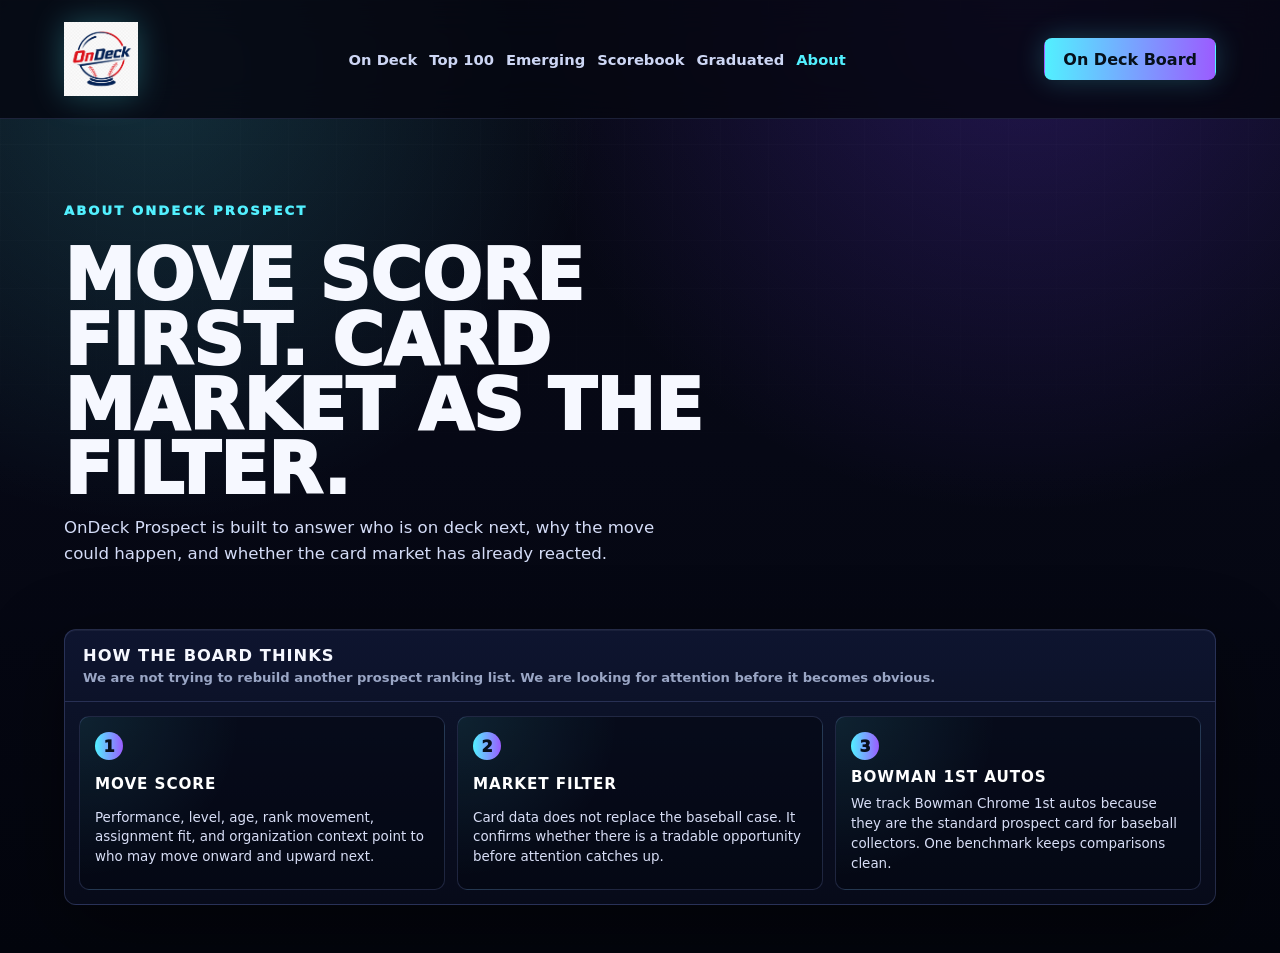
==== commit e6600eb5: "Update header logo artwork" ====
--- a/about.html
+++ b/about.html
@@ -5,12 +5,12 @@
     <meta name="viewport" content="width=device-width, initial-scale=1.0" />
     <title>OnDeck Prospect | About</title>
     <link rel="icon" type="image/svg+xml" href="./assets/favicon.svg?v=20260626-31" />
-    <link rel="stylesheet" href="./styles.css?v=20260709-crystal-logo-1" />
+    <link rel="stylesheet" href="./styles.css?v=20260710-baseball-logo-1" />
   </head>
   <body>
     <header class="app-header">
       <a class="brand-mark" href="./index.html" aria-label="OnDeck Prospect home">
-        <img src="./assets/ondeck-crystal-logo.png" alt="OnDeck Prospect" />
+        <img src="./assets/ondeck-baseball-logo.png" alt="OnDeck Prospect" />
       </a>
       <nav class="main-nav" aria-label="Primary navigation">
         <a href="./index.html">On Deck</a>
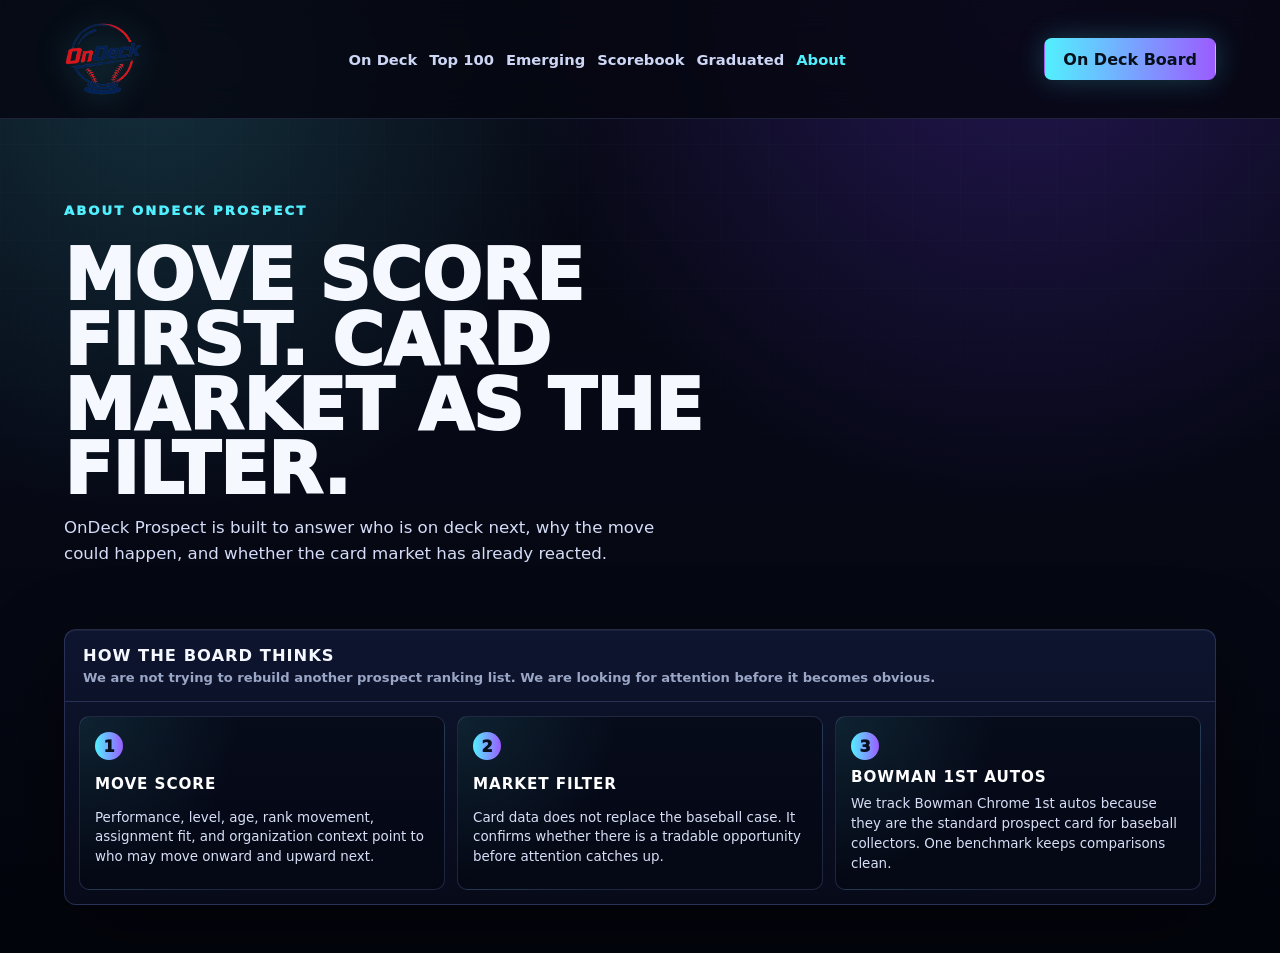
==== commit 9c833511: "Add P&L scorebook ledger" ====
--- a/about.html
+++ b/about.html
@@ -10,7 +10,7 @@
   <body>
     <header class="app-header">
       <a class="brand-mark" href="./index.html" aria-label="OnDeck Prospect home">
-        <img src="./assets/ondeck-baseball-logo.png" alt="OnDeck Prospect" />
+        <img src="./assets/ondeck-baseball-logo-transparent.png" alt="OnDeck Prospect" />
       </a>
       <nav class="main-nav" aria-label="Primary navigation">
         <a href="./index.html">On Deck</a>
--- a/styles.css
+++ b/styles.css
@@ -3455,6 +3455,26 @@
   background: var(--yellow);
 }
 
+.scorebook-result.open {
+  color: #06101b;
+  background: var(--cyan);
+}
+
+.pnl-positive {
+  color: var(--green);
+  font-weight: 950;
+}
+
+.pnl-negative {
+  color: #ff6b6b;
+  font-weight: 950;
+}
+
+.pnl-open {
+  color: var(--muted);
+  font-weight: 950;
+}
+
 .market-status {
   color: var(--cyan);
   font-weight: 950;
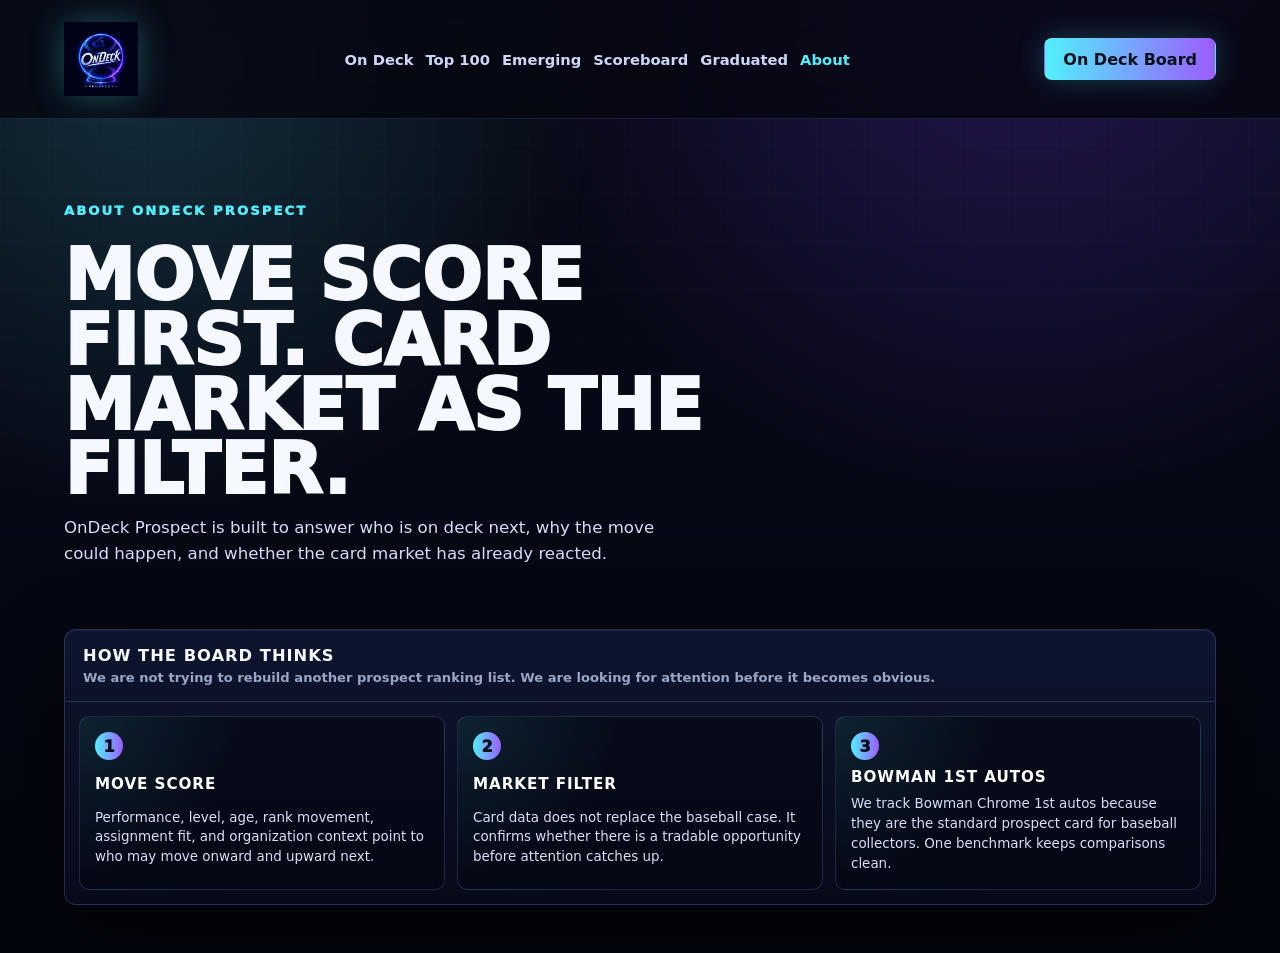
==== commit b2a65d1a: "Refresh scoreboard page and logo" ====
--- a/about.html
+++ b/about.html
@@ -5,18 +5,18 @@
     <meta name="viewport" content="width=device-width, initial-scale=1.0" />
     <title>OnDeck Prospect | About</title>
     <link rel="icon" type="image/svg+xml" href="./assets/favicon.svg?v=20260626-31" />
-    <link rel="stylesheet" href="./styles.css?v=20260710-baseball-logo-1" />
+    <link rel="stylesheet" href="./styles.css?v=20260720-scoreboard-1" />
   </head>
   <body>
     <header class="app-header">
       <a class="brand-mark" href="./index.html" aria-label="OnDeck Prospect home">
-        <img src="./assets/ondeck-baseball-logo-transparent.png" alt="OnDeck Prospect" />
+        <img src="./assets/ondeck-baseball-logo-transparent.png?v=20260720-crystal-1" alt="OnDeck Prospect" />
       </a>
       <nav class="main-nav" aria-label="Primary navigation">
         <a href="./index.html">On Deck</a>
         <a href="./top100.html">Top 100</a>
         <a href="./emerging.html">Emerging</a>
-        <a href="./scorebook.html">Scorebook</a>
+        <a href="./scorebook.html">Scoreboard</a>
         <a href="./graduated.html">Graduated</a>
         <a href="./about.html" class="active" aria-current="page">About</a>
       </nav>
--- a/styles.css
+++ b/styles.css
@@ -2300,6 +2300,39 @@
   background: rgba(5, 7, 17, 0.96);
 }
 
+.diagnostic-sort {
+  display: inline-flex;
+  align-items: center;
+  gap: 5px;
+  width: 100%;
+  border: 0;
+  padding: 0;
+  background: transparent;
+  color: inherit;
+  cursor: pointer;
+  font: inherit;
+  text-align: left;
+  text-transform: inherit;
+}
+
+.diagnostic-sort::after {
+  content: "";
+  color: var(--muted);
+  font-size: 0.68rem;
+}
+
+.diagnostic-sort.active {
+  color: var(--accent);
+}
+
+.diagnostic-sort.active[data-direction="asc"]::after {
+  content: "ASC";
+}
+
+.diagnostic-sort.active[data-direction="desc"]::after {
+  content: "DESC";
+}
+
 .diagnostics-table td {
   vertical-align: top;
   font-size: 0.78rem;
@@ -3475,9 +3508,183 @@
   font-weight: 950;
 }
 
+.scorebook-page {
+  min-height: calc(100vh - 98px);
+  background:
+    radial-gradient(circle at 16% 10%, rgba(245, 205, 86, 0.12), transparent 18rem),
+    radial-gradient(circle at 82% 0%, rgba(50, 216, 143, 0.16), transparent 22rem),
+    linear-gradient(180deg, #06160f 0%, #071b12 46%, #04100b 100%);
+}
+
+.scorebook-hero {
+  position: relative;
+  overflow: hidden;
+  min-height: 270px;
+  margin: 14px;
+  border: 3px solid rgba(229, 203, 125, 0.72);
+  border-radius: 16px;
+  box-shadow:
+    inset 0 0 0 2px rgba(255, 255, 255, 0.08),
+    inset 0 -42px 70px rgba(0, 0, 0, 0.28),
+    0 22px 44px rgba(0, 0, 0, 0.28);
+  background:
+    linear-gradient(90deg, rgba(5, 33, 21, 0.95) 0%, rgba(8, 58, 35, 0.88) 54%, rgba(9, 38, 25, 0.78) 100%),
+    repeating-linear-gradient(0deg, rgba(255, 255, 255, 0.035) 0 1px, transparent 1px 7px);
+}
+
+.scorebook-hero::before {
+  content: "ONDECK PROSPECT     P&L     R     H     E";
+  position: absolute;
+  top: 22px;
+  right: clamp(18px, 4vw, 54px);
+  max-width: min(520px, 48vw);
+  border: 1px solid rgba(229, 203, 125, 0.48);
+  border-radius: 10px;
+  padding: 12px 16px;
+  color: #f6d979;
+  background:
+    linear-gradient(180deg, rgba(0, 0, 0, 0.32), rgba(0, 0, 0, 0.12)),
+    repeating-linear-gradient(90deg, transparent 0 66px, rgba(229, 203, 125, 0.28) 66px 67px);
+  font-family: "Courier New", monospace;
+  font-size: clamp(0.68rem, 1.25vw, 1rem);
+  font-weight: 900;
+  letter-spacing: 0.08em;
+  text-align: center;
+}
+
+.scorebook-hero::after {
+  content: "";
+  position: absolute;
+  right: -42px;
+  bottom: -68px;
+  width: clamp(160px, 24vw, 310px);
+  aspect-ratio: 1;
+  border-radius: 50%;
+  border: 2px solid rgba(229, 203, 125, 0.36);
+  background:
+    radial-gradient(circle at 42% 44%, rgba(255, 255, 255, 0.9) 0 2px, transparent 2px),
+    repeating-linear-gradient(54deg, transparent 0 15px, rgba(210, 35, 35, 0.9) 15px 18px, transparent 18px 27px),
+    #efe2c1;
+  opacity: 0.16;
+}
+
+.scorebook-hero .eyebrow {
+  color: #f6d979;
+}
+
+.scorebook-hero h1 {
+  position: relative;
+  max-width: 660px;
+  color: #fff7d6;
+  text-shadow: 0 3px 0 rgba(0, 0, 0, 0.28);
+}
+
+.scorebook-hero p:last-child {
+  position: relative;
+  max-width: 640px;
+  color: #d8f6df;
+}
+
+.scorebook-board {
+  padding: 0 14px 18px;
+}
+
+.scorebook-summary {
+  grid-template-columns: repeat(4, minmax(0, 1fr));
+  padding: 12px;
+  border: 2px solid rgba(229, 203, 125, 0.52);
+  border-radius: 14px;
+  background:
+    linear-gradient(180deg, rgba(7, 33, 20, 0.96), rgba(3, 18, 11, 0.94)),
+    repeating-linear-gradient(0deg, rgba(255, 255, 255, 0.035) 0 1px, transparent 1px 8px);
+}
+
+.scorebook-summary article {
+  border-color: rgba(246, 217, 121, 0.32);
+  border-radius: 8px;
+  background: rgba(0, 0, 0, 0.22);
+  box-shadow: inset 0 0 22px rgba(37, 184, 105, 0.08);
+}
+
+.scorebook-summary span {
+  color: #bfe9c8;
+}
+
+.scorebook-summary strong {
+  color: #f6d979;
+  font-family: "Courier New", monospace;
+  text-shadow: 0 0 14px rgba(246, 217, 121, 0.2);
+}
+
+.scorebook-section {
+  border: 2px solid rgba(229, 203, 125, 0.46);
+  border-radius: 14px;
+  background:
+    linear-gradient(180deg, rgba(7, 39, 24, 0.94), rgba(3, 17, 11, 0.96)),
+    repeating-linear-gradient(0deg, rgba(255, 255, 255, 0.03) 0 1px, transparent 1px 8px);
+  box-shadow: 0 18px 34px rgba(0, 0, 0, 0.24);
+}
+
+.scorebook-section h3 {
+  color: #f6d979;
+  font-family: "Courier New", monospace;
+  letter-spacing: 0.08em;
+  text-transform: uppercase;
+}
+
+.scorebook-section table {
+  min-width: 980px;
+  border-collapse: separate;
+  border-spacing: 0;
+  overflow: hidden;
+  border: 1px solid rgba(229, 203, 125, 0.28);
+  border-radius: 8px;
+}
+
+.scorebook-section th {
+  color: #06160f;
+  background: #e7d083;
+  font-family: "Courier New", monospace;
+}
+
+.scorebook-section td {
+  border-bottom-color: rgba(229, 203, 125, 0.14);
+  color: #ecfff0;
+  background: rgba(0, 0, 0, 0.12);
+}
+
+.scorebook-section tbody tr:hover td {
+  background: rgba(48, 184, 105, 0.12);
+}
+
+.scorebook-result {
+  border-radius: 6px;
+  font-family: "Courier New", monospace;
+}
+
+.scorebook-result.hit {
+  background: #72e072;
+}
+
+.scorebook-result.historical {
+  background: #f6d979;
+}
+
+.scorebook-result.open {
+  background: #76d7ff;
+}
+
 .market-status {
   color: var(--cyan);
   font-weight: 950;
+}
+
+.diagnostic-subtext {
+  display: block;
+  margin-top: 3px;
+  color: var(--muted);
+  font-size: 0.72rem;
+  font-weight: 800;
 }
 
 .market-status.positive {
